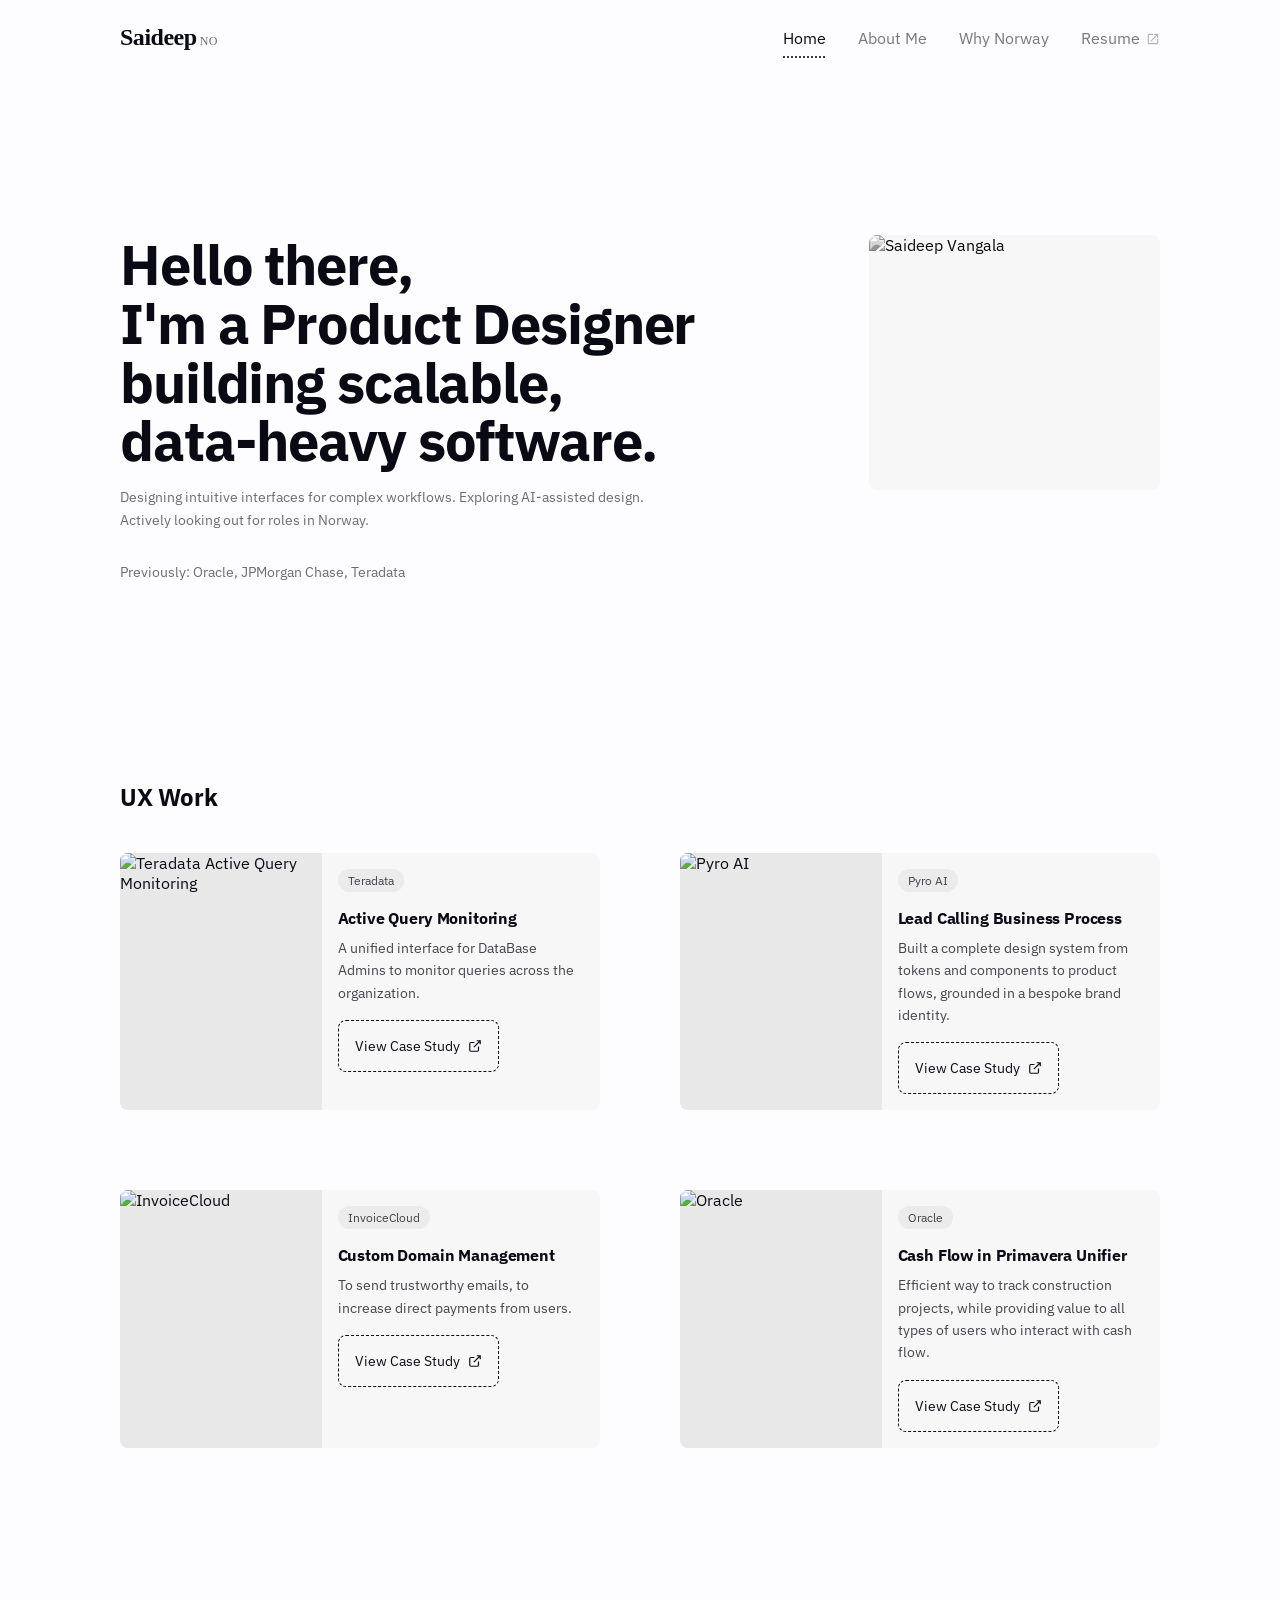
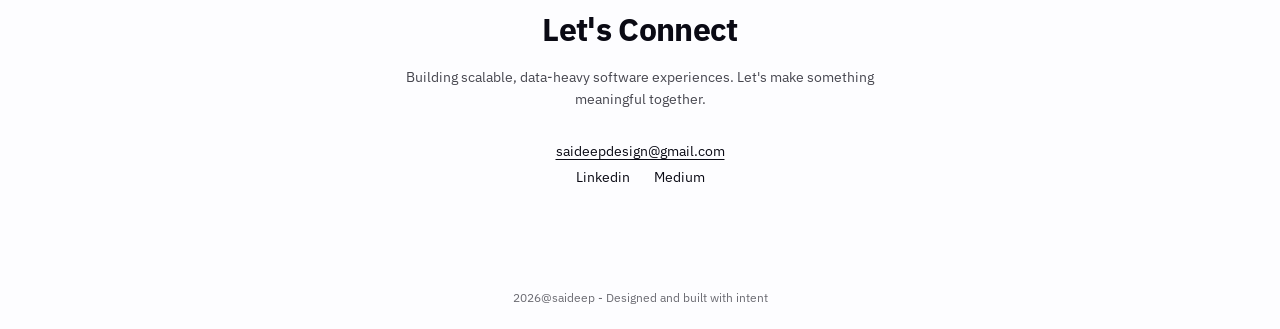
==== index.html @ a5b4ea02 "Disable custom cursor, drop Why Norway gradient hover, bump caption font sizes - cursor.js: add ENAB" ====
<!DOCTYPE html>
<html lang="en">
<head>
  <meta charset="UTF-8" />
  <meta name="viewport" content="width=device-width, initial-scale=1.0" />
  <title>Saideep × Norway</title>
  <meta name="description" content="Saideep Vangala — Senior Product Designer actively relocating to Norway." />
  <link rel="preconnect" href="https://fonts.googleapis.com" />
  <link rel="preconnect" href="https://fonts.gstatic.com" crossorigin />
  <link href="https://fonts.googleapis.com/css2?family=IBM+Plex+Sans:wght@400;500;600;700&display=swap" rel="stylesheet" />
  <link rel="stylesheet" href="portfolio-ds.css" />
  <script src="cursor.js" defer></script>
</head>
<body class="page-home">

  <!-- NAV (desktop) -->
  <nav>
    <a class="nav-logo" href="./index.html">Saideep<span class="logo-suffix">NO</span></a>
    <ul class="nav-links">
      <li><a href="./index.html" class="active">Home</a></li>
      <li><a href="./aboutme.html">About Me</a></li>
      <li><a href="./whynorway.html" class="why-norway">Why Norway</a></li>
      <li><a href="https://drive.google.com/file/d/1HiEhL3yhojKXlpeW-WOKGvESby1ViaPg/view" target="_blank" rel="noopener">Resume <svg xmlns="http://www.w3.org/2000/svg" width="14" height="14" viewBox="0 0 24 24" fill="currentColor" style="vertical-align:middle;margin-left:2px;opacity:0.55"><path d="M19 19H5V5h7V3H5a2 2 0 00-2 2v14a2 2 0 002 2h14a2 2 0 002-2v-7h-2v7zM14 3v2h3.59l-9.83 9.83 1.41 1.41L19 6.41V10h2V3h-7z"/></svg></a></li>
    </ul>
  </nav>

  <!-- NAV (mobile bottom bar) -->
  <nav class="mobile-nav">
    <a href="./index.html" class="active">Home</a>
    <a href="./aboutme.html">About Me</a>
    <a href="./whynorway.html" class="why-norway">Why Norway</a>
    <a href="https://drive.google.com/file/d/1HiEhL3yhojKXlpeW-WOKGvESby1ViaPg/view" target="_blank" rel="noopener">Resume <svg xmlns="http://www.w3.org/2000/svg" width="14" height="14" viewBox="0 0 24 24" fill="currentColor" style="vertical-align:middle;margin-left:2px;opacity:0.55"><path d="M19 19H5V5h7V3H5a2 2 0 00-2 2v14a2 2 0 002 2h14a2 2 0 002-2v-7h-2v7zM14 3v2h3.59l-9.83 9.83 1.41 1.41L19 6.41V10h2V3h-7z"/></svg></a>
  </nav>

  <!-- HERO -->
  <div class="hero">
    <div class="hero-text">
      <h1>Hello there,<br />I'm a Product Designer<br />building scalable,<br />data-heavy software.</h1>
      <p class="hero-sub">Designing intuitive interfaces for complex workflows. Exploring AI-assisted design.<br />Actively looking out for roles in Norway.</p>
      <p class="hero-prev">Previously: Oracle, JPMorgan Chase, Teradata</p>
    </div>
    <div class="hero-photo">
      <img src="images/DP.png" alt="Saideep Vangala" />
    </div>
  </div>

  <!-- UX WORK -->
  <div class="section">
    <h2 class="section-title">UX Work</h2>
    <div class="work-grid">

      <a class="work-card" href="https://www.figma.com/proto/15N6r7ua9zx3kTx4AIGn7R/case-study---Active-Query-Monitoring---AQM?node-id=31-2897&scaling=scale-down-width&content-scaling=fixed&page-id=1%3A10&hide-ui=1" target="_blank" rel="noopener">
        <div class="work-card-image">
          <img src="images/Thumbnail%20-%20AQM.png" alt="Teradata Active Query Monitoring" />
        </div>
        <div class="work-card-content">
          <span class="work-tag">Teradata</span>
          <div class="work-card-body">
            <h3>Active Query Monitoring</h3>
            <p>A unified interface for DataBase Admins to monitor queries across the organization.</p>
          </div>
          <span class="work-btn">View Case Study <svg viewBox="0 0 24 24" fill="none" stroke="currentColor" stroke-width="2"><path d="M18 13v6a2 2 0 01-2 2H5a2 2 0 01-2-2V8a2 2 0 012-2h6M15 3h6v6M10 14L21 3"/></svg></span>
        </div>
      </a>

      <a class="work-card" href="https://www.figma.com/proto/bgmjLXt54IvHeegfUHhZ1A/Case-study---Pyro---Praja-RM-tool?node-id=28-75&scaling=scale-down-width&content-scaling=fixed&page-id=21%3A2" target="_blank" rel="noopener">
        <div class="work-card-image">
          <img src="images/Thumbnail%20-Pyro%20-%20RM.png" alt="Pyro AI" />
        </div>
        <div class="work-card-content">
          <span class="work-tag">Pyro AI</span>
          <div class="work-card-body">
            <h3>Lead Calling Business Process</h3>
            <p>Built a complete design system from tokens and components to product flows, grounded in a bespoke brand identity.</p>
          </div>
          <span class="work-btn">View Case Study <svg viewBox="0 0 24 24" fill="none" stroke="currentColor" stroke-width="2"><path d="M18 13v6a2 2 0 01-2 2H5a2 2 0 01-2-2V8a2 2 0 012-2h6M15 3h6v6M10 14L21 3"/></svg></span>
        </div>
      </a>

      <a class="work-card" href="https://www.figma.com/proto/kyYMKYUiEWqZeBJ1d8bh70/For-bahance?page-id=23%3A17189&node-id=149-2050&scaling=scale-down-width&content-scaling=fixed&hide-ui=1" target="_blank" rel="noopener">
        <div class="work-card-image">
          <img src="images/Thumbnail%20-%20Custom%20email%20domain.png" alt="InvoiceCloud" />
        </div>
        <div class="work-card-content">
          <span class="work-tag">InvoiceCloud</span>
          <div class="work-card-body">
            <h3>Custom Domain Management</h3>
            <p>To send trustworthy emails, to increase direct payments from users.</p>
          </div>
          <span class="work-btn">View Case Study <svg viewBox="0 0 24 24" fill="none" stroke="currentColor" stroke-width="2"><path d="M18 13v6a2 2 0 01-2 2H5a2 2 0 01-2-2V8a2 2 0 012-2h6M15 3h6v6M10 14L21 3"/></svg></span>
        </div>
      </a>

      <a class="work-card" href="https://www.figma.com/proto/kyYMKYUiEWqZeBJ1d8bh70/Portfolio---behance?page-id=0%3A1&node-id=214-20147&scaling=scale-down-width&content-scaling=fixed&hide-ui=1" target="_blank" rel="noopener">
        <div class="work-card-image">
          <img src="images/Thumbnail%20-%20Cash%20Flow.png" alt="Oracle" />
        </div>
        <div class="work-card-content">
          <span class="work-tag">Oracle</span>
          <div class="work-card-body">
            <h3>Cash Flow in Primavera Unifier</h3>
            <p>Efficient way to track construction projects, while providing value to all types of users who interact with cash flow.</p>
          </div>
          <span class="work-btn">View Case Study <svg viewBox="0 0 24 24" fill="none" stroke="currentColor" stroke-width="2"><path d="M18 13v6a2 2 0 01-2 2H5a2 2 0 01-2-2V8a2 2 0 012-2h6M15 3h6v6M10 14L21 3"/></svg></span>
        </div>
      </a>

    </div>
  </div>

  <!-- CONNECT -->
  <div class="connect">
    <h2>Let's Connect</h2>
    <p class="connect-sub">Building scalable, data-heavy software experiences. Let's make something meaningful together.</p>
    <div class="connect-links">
      <a href="mailto:saideepdesign@gmail.com">saideepdesign@gmail.com</a>
      <div class="connect-social">
        <a href="https://www.linkedin.com/in/saideep-vangala/" target="_blank" rel="noopener">Linkedin</a>
        <a href="https://medium.com/@saideepdesign" target="_blank" rel="noopener">Medium</a>
      </div>
    </div>
  </div>

  <footer>2026@saideep - Designed and built with intent</footer>

</body>
</html>
---- portfolio-ds.css ----
/* ==========================================================================
   PORTFOLIO-DS — Saideep × Norway design system
   One shared stylesheet for index.html, aboutme.html, whynorway.html.

   Structure:
   1. TOKENS     — primitives, then semantic tokens built on top of them
   2. BASE       — reset + global element defaults
   3. ATOMS      — smallest reusable pieces (logo, nav link, button, tag, icon sizing, progress bar)
   4. MOLECULES  — page-specific composite components (cards), grouped by the page they belong to
   5. TEMPLATES  — page-level containers. A few values (section-title size, .page gap, .connect
                   container) genuinely differ per page, so those are scoped under body.page-home /
                   body.page-about / body.page-why rather than forced into one shared value.
   6. RESPONSIVE — breakpoints: ≤960px (tablet), ≤600px (mobile)

   Each HTML page needs exactly one line in <head>:
     <link rel="stylesheet" href="portfolio-ds.css" />
   and a page-identifying class on <body>: page-home / page-about / page-why.
   ========================================================================== */


/* ── 1. TOKENS ─────────────────────────────────────────────────────────── */

:root {
  /* Primitives — raw values, not referenced directly outside this block */
  --color-white:    #FFFFFF;
  --color-gray-25:  #FDFDFF;
  --color-gray-50:  #F7F7F7;
  --color-gray-75:  #F0F4FF;
  --color-gray-100: #EBEBEB;
  --color-gray-150: #E8E8E8;
  --color-gray-200: #DDDDDD;
  --color-ink:      #0A0A14;
  --color-ink-rgb:  10, 10, 20;
  --color-black:    #000000;
  --color-red-500:  #E42F28; /* Norway flag red — decorative accent only */
  --color-blue-600: #205FAF; /* Norway flag blue — decorative accent only */

  --font-sans:  'IBM Plex Sans', sans-serif;
  --font-serif: Georgia, serif;

  --font-size-11: 11px; --font-size-12: 12px; --font-size-13: 13px; --font-size-14: 14px;
  --font-size-15: 15px; --font-size-16: 16px; --font-size-24: 24px; --font-size-28: 28px;
  --font-size-30: 30px; --font-size-32: 32px; --font-size-36: 36px; --font-size-40: 40px;
  --font-size-48: 48px; --font-size-56: 56px;

  --font-weight-regular: 400; --font-weight-medium: 500;
  --font-weight-semibold: 600; --font-weight-bold: 700;

  --line-height-tight: 1.05; --line-height-snug: 1.3; --line-height-normal: 1.5;
  --line-height-relaxed: 1.6; --line-height-loose: 1.7;

  --tracking-tight: -0.02em; --tracking-snug: -0.01em;
  --tracking-wide: 0.03em; --tracking-wider: 0.08em;

  /* Spacing — 8px base unit. --space-half is the one sanctioned exception
     for micro adjustments (icon gaps); never use it between cards/sections. */
  --space-half: 4px; --space-1: 8px; --space-2: 16px; --space-3: 24px;
  --space-4: 32px; --space-5: 40px; --space-6: 48px; --space-7: 56px;
  --space-8: 64px; --space-9: 72px; --space-10: 80px; --space-11: 96px;
  --space-12: 120px; --space-13: 160px;

  --radius-sm: 4px; --radius-md: 8px; --radius-full: 999px;
  --ease-standard: 0.15s ease; --ease-standard-md: 0.2s ease;

  /* Semantic — components should consume these, not the primitives above */
  --color-bg-canvas:              var(--color-gray-25);
  --color-bg-surface:              var(--color-gray-75);
  --color-bg-card:                var(--color-gray-50);
  --color-bg-tag:                 var(--color-gray-100);
  --color-bg-image-placeholder:   var(--color-gray-150);
  --color-bg-image-placeholder-2: var(--color-gray-200);
  --color-bg-overlay-scrim:       rgba(0, 0, 0, 0.3);
  --color-bg-overlay-scrim-hover: rgba(0, 0, 0, 0.45);
  --color-bg-hover-wash:          rgba(var(--color-ink-rgb), 0.04);
  --color-bg-track:               rgba(var(--color-ink-rgb), 0.12);

  /* Text — contrast ratios measured against --color-bg-canvas (#FDFDFF) */
  --color-text-primary:   var(--color-ink);                 /* 19.4:1 — AAA */
  --color-text-secondary: rgba(var(--color-ink-rgb), 0.75); /* 9.1:1  — AAA */
  --color-text-tertiary:  rgba(var(--color-ink-rgb), 0.6);  /* 5.2:1  — AA  */
  --color-text-on-dark:   var(--color-white);
  /* NOTE: components below still use 0.55 alpha in a couple of spots to match
     today's live rendering exactly (mobile-nav inactive state, resume-icon
     opacity). That measures ~4.36:1, just under AA's 4.5:1 floor for normal
     text. --color-text-tertiary above is the corrected token (~5.2:1) — adopt
     it the next time those specific rules get touched. */

  --color-border: var(--color-gray-150);
  --color-brand-red:  var(--color-red-500);
  --color-brand-blue: var(--color-blue-600);

  --space-page-margin:        var(--space-12);
  --space-page-margin-tablet: var(--space-5);
  --space-page-margin-mobile: var(--space-3);
  --space-section-gap:        var(--space-10);
  --space-card-padding-lg:    var(--space-4);
  --space-card-padding-md:    var(--space-2);
  --space-card-gap-roomy:     var(--space-10);
  --space-card-gap-cozy:      var(--space-6);
  --space-card-gap-tight:     var(--space-4);

  --radius-card: var(--radius-md);
  --radius-pill: var(--radius-full);
}


/* ── 2. BASE ───────────────────────────────────────────────────────────── */

*, *::before, *::after { box-sizing: border-box; margin: 0; padding: 0; }

body {
  font-family: var(--font-sans);
  background: var(--color-bg-canvas);
  color: var(--color-text-primary);
  -webkit-font-smoothing: antialiased;
}

a { text-decoration: none; color: inherit; }


/* ── 3. ATOMS ──────────────────────────────────────────────────────────── */

/* Logo / wordmark */
.nav-logo {
  font-size: var(--font-size-24);
  font-weight: var(--font-weight-bold);
  color: var(--color-text-primary);
  letter-spacing: var(--tracking-tight);
  display: flex;
  align-items: baseline;
  gap: 3px; /* micro, intentionally off-grid */
  font-family: var(--font-serif);
}

.nav-logo .logo-suffix {
  font-size: var(--font-size-12);
  font-weight: var(--font-weight-regular);
  opacity: 0.6;
  letter-spacing: var(--tracking-wide);
}

/* Desktop nav bar + nav links (identical on every page) */
nav {
  display: flex;
  align-items: center;
  justify-content: space-between;
  padding: var(--space-3) var(--space-page-margin);
  max-width: 1440px;
  margin: 0 auto;
}

.nav-links {
  display: flex;
  align-items: center;
  gap: var(--space-4);
  list-style: none;
}

.nav-links a {
  font-size: var(--font-size-16);
  font-weight: var(--font-weight-regular);
  color: var(--color-text-primary);
  opacity: 0.55;
  text-decoration: none;
  transition: opacity var(--ease-standard);
}

.nav-links a.active {
  opacity: 1;
  text-decoration: underline;
  text-decoration-style: dotted;
  text-underline-offset: 13px;
  text-decoration-color: var(--color-text-primary);
}

.nav-links a:hover:not(.active) {
  opacity: 1;
  text-decoration: underline;
  text-decoration-style: dotted;
  text-underline-offset: 13px;
  text-decoration-color: var(--color-text-primary);
}

/* External-link icon (used inline next to "Resume" in both nav variants) */
.icon-external-link { opacity: 0.55; vertical-align: middle; margin-left: 2px; }

/* Pill tag — work-tag is the only background-filled pill in the system */
.work-tag {
  font-size: var(--font-size-12);
  font-weight: var(--font-weight-regular);
  color: var(--color-text-secondary);
  background: var(--color-bg-tag);
  padding: var(--space-half) 10px;
  border-radius: var(--radius-pill);
  display: inline-block;
}

/* Outline button — "View Case Study →" */
.work-btn {
  display: inline-flex;
  align-items: center;
  gap: var(--space-1);
  padding: var(--space-2);
  border: 1px dashed var(--color-text-primary);
  border-radius: var(--radius-card);
  font-size: var(--font-size-14);
  font-weight: var(--font-weight-regular);
  color: var(--color-text-primary);
  background: transparent;
  cursor: pointer;
  transition: background var(--ease-standard);
  text-decoration: none;
}

.work-btn:hover { background: var(--color-bg-hover-wash); }
.work-btn svg { width: 14px; height: 14px; flex-shrink: 0; }

/* Play button — overlays a video thumbnail */
.play-btn {
  position: absolute;
  inset: 0;
  display: flex;
  align-items: center;
  justify-content: center;
  background: var(--color-bg-overlay-scrim);
  transition: background var(--ease-standard-md);
}

.play-btn:hover { background: var(--color-bg-overlay-scrim-hover); }
.play-btn svg { width: 48px; height: 48px; fill: var(--color-text-on-dark); opacity: 0.9; }

/* Progress bar — language proficiency indicator */
.lang-bar-wrap { margin-top: var(--space-half); }

.lang-bar {
  height: 4px;
  background: var(--color-bg-track);
  border-radius: var(--radius-pill);
  overflow: hidden;
}

.lang-bar-fill {
  height: 100%;
  background: var(--color-text-primary);
  border-radius: var(--radius-pill);
}

.lang-label { font-size: var(--font-size-13); color: var(--color-text-tertiary); margin-top: 6px; }

/* Mobile bottom nav bar (identical on every page once standardized —
   index.html previously had a stray flex-column rule here with no icons
   to justify it; removed for consistency, no visual change) */
.mobile-nav {
  display: none;
  position: fixed;
  bottom: 0; left: 0; right: 0;
  z-index: 100;
  background: var(--color-bg-canvas);
  border-top: 1px solid var(--color-border);
  padding: 12px 0 env(safe-area-inset-bottom, 12px);
  justify-content: space-around;
  align-items: center;
}

.mobile-nav a {
  font-size: var(--font-size-12);
  font-weight: var(--font-weight-regular);
  color: var(--color-text-primary);
  text-decoration: none;
}

.mobile-nav a.active {
  text-decoration: underline;
  text-decoration-style: solid;
  text-underline-offset: 3px;
}

/* Connect block — inner elements (shared verbatim across all 3 pages;
   the outer container is scoped per page in §5 TEMPLATES) */
.connect h2 { font-size: var(--font-size-32); font-weight: var(--font-weight-bold); letter-spacing: var(--tracking-tight); }

.connect-sub {
  font-size: var(--font-size-14);
  color: var(--color-text-secondary);
  line-height: var(--line-height-relaxed);
  max-width: 520px;
  margin-top: -16px; /* micro, intentionally off-grid: pulls sub-line closer to heading */
}

.connect-links { display: flex; flex-direction: column; align-items: center; gap: var(--space-1); }

.connect-links a {
  font-size: var(--font-size-14);
  color: var(--color-text-primary);
  text-decoration: underline;
  text-underline-offset: 3px;
}

.connect-social { display: flex; gap: var(--space-3); }
.connect-social a { font-size: var(--font-size-14); color: var(--color-text-primary); text-decoration: none; }

/* Footer (identical on every page) */
footer {
  text-align: center;
  padding: var(--space-3) var(--space-page-margin);
  font-size: var(--font-size-12);
  color: var(--color-text-tertiary);
}


/* ── 4. MOLECULES ──────────────────────────────────────────────────────── */

/* — Home: hero — */
.hero {
  max-width: 1440px;
  margin: 0 auto;
  padding: var(--space-13) var(--space-page-margin) var(--space-12);
  display: flex;
  flex-direction: row;
  align-items: flex-start;
  justify-content: space-between;
  gap: 10px; /* micro, intentionally off-grid */
}

.hero-text { flex: 1; }

.hero h1 {
  font-size: var(--font-size-56);
  font-weight: var(--font-weight-bold);
  line-height: var(--line-height-tight);
  letter-spacing: var(--tracking-tight);
  margin-bottom: var(--space-2);
}

.hero-sub { font-size: var(--font-size-14); color: var(--color-text-tertiary); line-height: var(--line-height-relaxed); }
.hero-prev { font-size: var(--font-size-14); color: var(--color-text-tertiary); margin-top: var(--space-4); }
.hero-prev-companies { color: var(--color-text-primary); font-weight: var(--font-weight-semibold); }

.hero-photo {
  width: 28%;
  flex-shrink: 0;
  border-radius: var(--radius-card);
  overflow: hidden;
  background: var(--color-bg-card);
  aspect-ratio: 4/3.5;
}

.hero-photo img {
  width: 100%; height: 100%;
  object-fit: cover;
  object-position: top center;
  filter: grayscale(100%);
  display: block;
}

/* — Home: work cards — */
.work-grid { display: grid; grid-template-columns: 1fr 1fr; gap: var(--space-card-gap-roomy); }

.work-card {
  background: var(--color-bg-card);
  border-radius: var(--radius-card);
  overflow: hidden;
  display: flex;
  flex-direction: row;
  cursor: pointer;
  transition: opacity var(--ease-standard-md);
}

.work-card:hover { opacity: 0.85; }

.work-card-image { width: 42%; flex-shrink: 0; overflow: hidden; background: var(--color-bg-image-placeholder); }
.work-card-image img { width: 100%; height: 100%; object-fit: cover; display: block; }

.work-card-content {
  flex: 1;
  padding: var(--space-card-padding-md);
  display: flex;
  flex-direction: column;
  gap: var(--space-2);
  align-items: flex-start;
}

.work-card-body { display: flex; flex-direction: column; gap: var(--space-1); }
.work-card-body h3 { font-size: var(--font-size-16); font-weight: var(--font-weight-bold); line-height: var(--line-height-snug); letter-spacing: var(--tracking-snug); color: var(--color-text-primary); }
.work-card-body p { font-size: var(--font-size-14); color: var(--color-text-secondary); line-height: var(--line-height-relaxed); }

/* — Home: "why norway" preview cards — */
.why-grid { display: grid; grid-template-columns: 1fr 1fr; gap: var(--space-card-gap-tight); }
.why-card { background: var(--color-bg-card); border-radius: var(--radius-card); padding: var(--space-card-padding-lg); }
.why-card.full { grid-column: 1 / -1; }
.why-card .icon { font-size: var(--font-size-24); margin-bottom: var(--space-2); }
.why-card h3 { font-size: var(--font-size-16); font-weight: var(--font-weight-bold); line-height: var(--line-height-snug); margin-bottom: 10px; letter-spacing: var(--tracking-snug); }
.why-card p { font-size: var(--font-size-14); color: var(--color-text-secondary); line-height: var(--line-height-loose); }

/* — Home: journey cards — */
.journey-grid { display: grid; grid-template-columns: repeat(3, 1fr); gap: var(--space-card-gap-tight); }
.journey-card { background: var(--color-bg-card); border-radius: var(--radius-card); overflow: hidden; }
.journey-card-img { width: 100%; aspect-ratio: 16/9; object-fit: cover; display: block; background: var(--color-bg-image-placeholder-2); }
.journey-card-body { padding: var(--space-2); display: flex; flex-direction: column; gap: 6px; }
.journey-tag { font-size: var(--font-size-12); font-weight: var(--font-weight-semibold); color: var(--color-text-tertiary); text-transform: uppercase; letter-spacing: var(--tracking-wider); }
.journey-card-body h3 { font-size: var(--font-size-15); font-weight: var(--font-weight-bold); line-height: var(--line-height-snug); color: var(--color-text-primary); }
.journey-card-body p { font-size: var(--font-size-14); color: var(--color-text-secondary); line-height: var(--line-height-relaxed); }

/* — About: teaching — */
.teaching-grid { display: grid; grid-template-columns: 1fr 1fr; gap: var(--space-card-gap-cozy); }
.teaching-item { display: flex; flex-direction: column; gap: var(--space-1); }

.video-wrap { position: relative; border-radius: var(--radius-card); overflow: hidden; background: var(--color-black); aspect-ratio: 16/9; }
.video-wrap video { width: 100%; height: 100%; object-fit: cover; display: block; }

.designerrs-wrap {
  border-radius: var(--radius-card);
  overflow: hidden;
  background: var(--color-white);
  border: 1px solid var(--color-border);
  aspect-ratio: 16/9;
  display: flex;
  align-items: center;
  justify-content: center;
  padding: var(--space-4);
}
.designerrs-wrap img { max-width: 70%; max-height: 70%; object-fit: contain; }

.item-label { font-size: var(--font-size-14); color: var(--color-text-secondary); line-height: var(--line-height-normal); }

/* — About: reading — */
.reading-section { background: var(--color-bg-canvas); padding: var(--space-4) 0; }
.reading-grid { display: grid; grid-template-columns: 1fr 1fr; gap: var(--space-card-gap-cozy); }
.book-item { display: flex; flex-direction: column; gap: var(--space-1); }
.book-cover { border-radius: var(--radius-card); overflow: hidden; background: var(--color-bg-card); aspect-ratio: 3/4; max-height: 280px; }
.book-cover img { width: 100%; height: 100%; object-fit: cover; display: block; }
.book-tag { font-size: var(--font-size-13); color: var(--color-text-tertiary); }
.book-title { font-size: var(--font-size-14); font-weight: var(--font-weight-medium); color: var(--color-text-primary); }

/* — About: hobbies — */
.hobbies-grid { display: grid; grid-template-columns: 1fr 1fr; gap: var(--space-card-gap-cozy); }
.hobby-item { display: flex; flex-direction: column; gap: var(--space-1); }
.hobby-img { border-radius: var(--radius-card); overflow: hidden; background: var(--color-bg-card); aspect-ratio: 4/3; max-height: 220px; padding: var(--space-2); }
.hobby-img img { width: 100%; height: 100%; object-fit: cover; display: block; border-radius: var(--radius-sm); }
.hobby-tag { font-size: var(--font-size-15); color: var(--color-text-tertiary); }
.hobby-title { font-size: var(--font-size-16); font-weight: var(--font-weight-medium); color: var(--color-text-primary); }

/* — Why Norway: hero — */
.hero-block { display: flex; flex-direction: column; gap: var(--space-2); }
.hero-block h1 { font-size: var(--font-size-48); font-weight: var(--font-weight-bold); line-height: var(--line-height-tight); letter-spacing: var(--tracking-tight); max-width: 720px; }
.hero-block p { font-size: var(--font-size-16); color: var(--color-text-secondary); line-height: var(--line-height-loose); max-width: 620px; }

/* — Why Norway: reason cards — */
.reason-grid { display: grid; grid-template-columns: 1fr 1fr; gap: var(--space-card-gap-tight); }
.reason-card { background: var(--color-bg-card); border-radius: var(--radius-card); padding: var(--space-card-padding-lg); display: flex; flex-direction: column; gap: 12px; }
.reason-card.full { grid-column: 1 / -1; }
.reason-card .icon { font-size: var(--font-size-24); }
.reason-card h3 { font-size: var(--font-size-16); font-weight: var(--font-weight-bold); line-height: var(--line-height-snug); letter-spacing: var(--tracking-snug); }
.reason-card p { font-size: var(--font-size-14); color: var(--color-text-secondary); line-height: var(--line-height-loose); }

/* — Why Norway: stat row — */
.stat-row { display: grid; grid-template-columns: repeat(3, 1fr); gap: var(--space-card-gap-tight); }
.stat-card { background: var(--color-bg-card); border-radius: var(--radius-card); padding: var(--space-card-padding-lg); display: flex; flex-direction: column; gap: var(--space-1); }
.stat-number { font-size: var(--font-size-36); font-weight: var(--font-weight-bold); letter-spacing: -0.03em; }
.stat-label { font-size: var(--font-size-14); color: var(--color-text-secondary); line-height: var(--line-height-normal); }

/* — Why Norway: culture grid — */
.culture-grid { display: grid; grid-template-columns: repeat(3, 1fr); gap: var(--space-card-gap-tight); }
.culture-card { background: var(--color-bg-card); border-radius: var(--radius-card); overflow: hidden; }
.culture-img { width: 100%; aspect-ratio: 16/9; object-fit: cover; display: block; background: var(--color-bg-image-placeholder-2); }
.culture-body { padding: var(--space-2); display: flex; flex-direction: column; gap: 6px; }
.culture-tag { font-size: var(--font-size-12); font-weight: var(--font-weight-semibold); color: var(--color-text-tertiary); text-transform: uppercase; letter-spacing: var(--tracking-wider); }
.culture-body h3 { font-size: var(--font-size-15); font-weight: var(--font-weight-bold); line-height: var(--line-height-snug); }
.culture-body p { font-size: var(--font-size-14); color: var(--color-text-secondary); line-height: var(--line-height-relaxed); }


/* ── 5. TEMPLATES ──────────────────────────────────────────────────────── */

/* Home: per-section container (no single .page wrapper on this page) */
body.page-home .section { max-width: 1440px; margin: 0 auto; padding: var(--space-10) var(--space-page-margin); }
body.page-home .section-title { font-size: var(--font-size-24); font-weight: var(--font-weight-bold); letter-spacing: var(--tracking-snug); margin-bottom: var(--space-5); }
body.page-home .connect { max-width: 1440px; margin: 0 auto; padding: var(--space-10) var(--space-page-margin); text-align: center; display: flex; flex-direction: column; align-items: center; gap: var(--space-4); }

/* About: single flex-column .page wrapper */
body.page-about .page { max-width: 1440px; margin: 0 auto; padding: var(--space-10) var(--space-page-margin); display: flex; flex-direction: column; gap: var(--space-10); }
body.page-about .section-title { font-size: var(--font-size-24); font-weight: var(--font-weight-bold); letter-spacing: var(--tracking-snug); margin-bottom: var(--space-3); }
body.page-about .connect { text-align: center; display: flex; flex-direction: column; align-items: center; gap: var(--space-4); padding-bottom: 0; }

/* Why Norway: same .page pattern as About, but roomier vertical rhythm and a larger section title */
body.page-why .page { max-width: 1440px; margin: 0 auto; padding: var(--space-10) var(--space-page-margin); display: flex; flex-direction: column; gap: var(--space-13); }
body.page-why .section-title { font-size: var(--font-size-28); font-weight: var(--font-weight-bold); letter-spacing: var(--tracking-snug); margin-bottom: var(--space-3); }
body.page-why .connect { text-align: center; display: flex; flex-direction: column; align-items: center; gap: var(--space-4); padding-bottom: 0; }


/* ── 6. RESPONSIVE ─────────────────────────────────────────────────────── */

@media (max-width: 960px) {
  nav { padding: var(--space-5) var(--space-page-margin-tablet); }
  footer { padding: var(--space-3) var(--space-page-margin-tablet); }

  body.page-home .hero { padding: var(--space-9) var(--space-page-margin-tablet) var(--space-6); }
  body.page-home .hero h1 { font-size: var(--font-size-40); }
  body.page-home .hero-photo { width: 36%; }
  body.page-home .section { padding: var(--space-6) var(--space-page-margin-tablet); }
  body.page-home .work-grid { grid-template-columns: 1fr; gap: var(--space-3); }
  body.page-home .why-grid { grid-template-columns: 1fr; }
  body.page-home .why-card.full { grid-column: 1; }
  body.page-home .journey-grid { grid-template-columns: 1fr 1fr; }
  body.page-home .connect { padding: var(--space-6) var(--space-page-margin-tablet); }

  body.page-about .page,
  body.page-why .page { padding: var(--space-6) var(--space-page-margin-tablet); gap: var(--space-6); }
  body.page-about .teaching-grid { grid-template-columns: 1fr; }
  body.page-about .reading-grid { grid-template-columns: 1fr 1fr; }
  body.page-about .hobbies-grid { grid-template-columns: 1fr 1fr; }

  body.page-why .hero-block h1 { font-size: var(--font-size-36); }
  body.page-why .reason-grid { grid-template-columns: 1fr; }
  body.page-why .reason-card.full { grid-column: 1; }
  body.page-why .stat-row { grid-template-columns: 1fr 1fr; }
  body.page-why .culture-grid { grid-template-columns: 1fr 1fr; }
}

@media (max-width: 600px) {
  nav { display: none; }
  .mobile-nav { display: flex; }
  body { padding-bottom: var(--space-9); }
  footer { padding: var(--space-2) var(--space-page-margin-mobile); }

  body.page-home .hero { padding: var(--space-5) var(--space-page-margin-mobile) var(--space-4); flex-direction: column-reverse; }
  body.page-home .hero-photo { width: 100%; aspect-ratio: 16/9; }
  body.page-home .hero h1 { font-size: var(--font-size-30); }
  body.page-home .section { padding: var(--space-5) var(--space-page-margin-mobile); }
  body.page-home .work-card { flex-direction: column; }
  body.page-home .work-card-image { width: 100%; height: 180px; }
  body.page-home .journey-grid { grid-template-columns: 1fr; }
  body.page-home .connect { padding: var(--space-5) var(--space-page-margin-mobile); }

  body.page-about .page,
  body.page-why .page { padding: var(--space-5) var(--space-page-margin-mobile); gap: var(--space-6); }
  body.page-about .reading-grid { grid-template-columns: 1fr; }
  body.page-about .hobbies-grid { grid-template-columns: 1fr; }

  body.page-why .hero-block h1 { font-size: var(--font-size-28); }
  body.page-why .stat-row { grid-template-columns: 1fr; }
  body.page-why .culture-grid { grid-template-columns: 1fr; }
}

@media (min-width: 601px) {
  .mobile-nav { display: none; }
}


/* ── 7. CUSTOM CURSOR ──────────────────────────────────────────────────── */
/* Only the country flag on .why-norway hover. Native cursor everywhere else. */

.cursor-flag {
  position: fixed;
  top: 0; left: 0;
  pointer-events: none;
  z-index: 9999;
  opacity: 0;
  transition: opacity var(--ease-standard);
  filter: drop-shadow(0 1px 3px rgba(var(--color-ink-rgb), 0.3));
}

html.cursor-flag-active .cursor-flag { opacity: 1; }
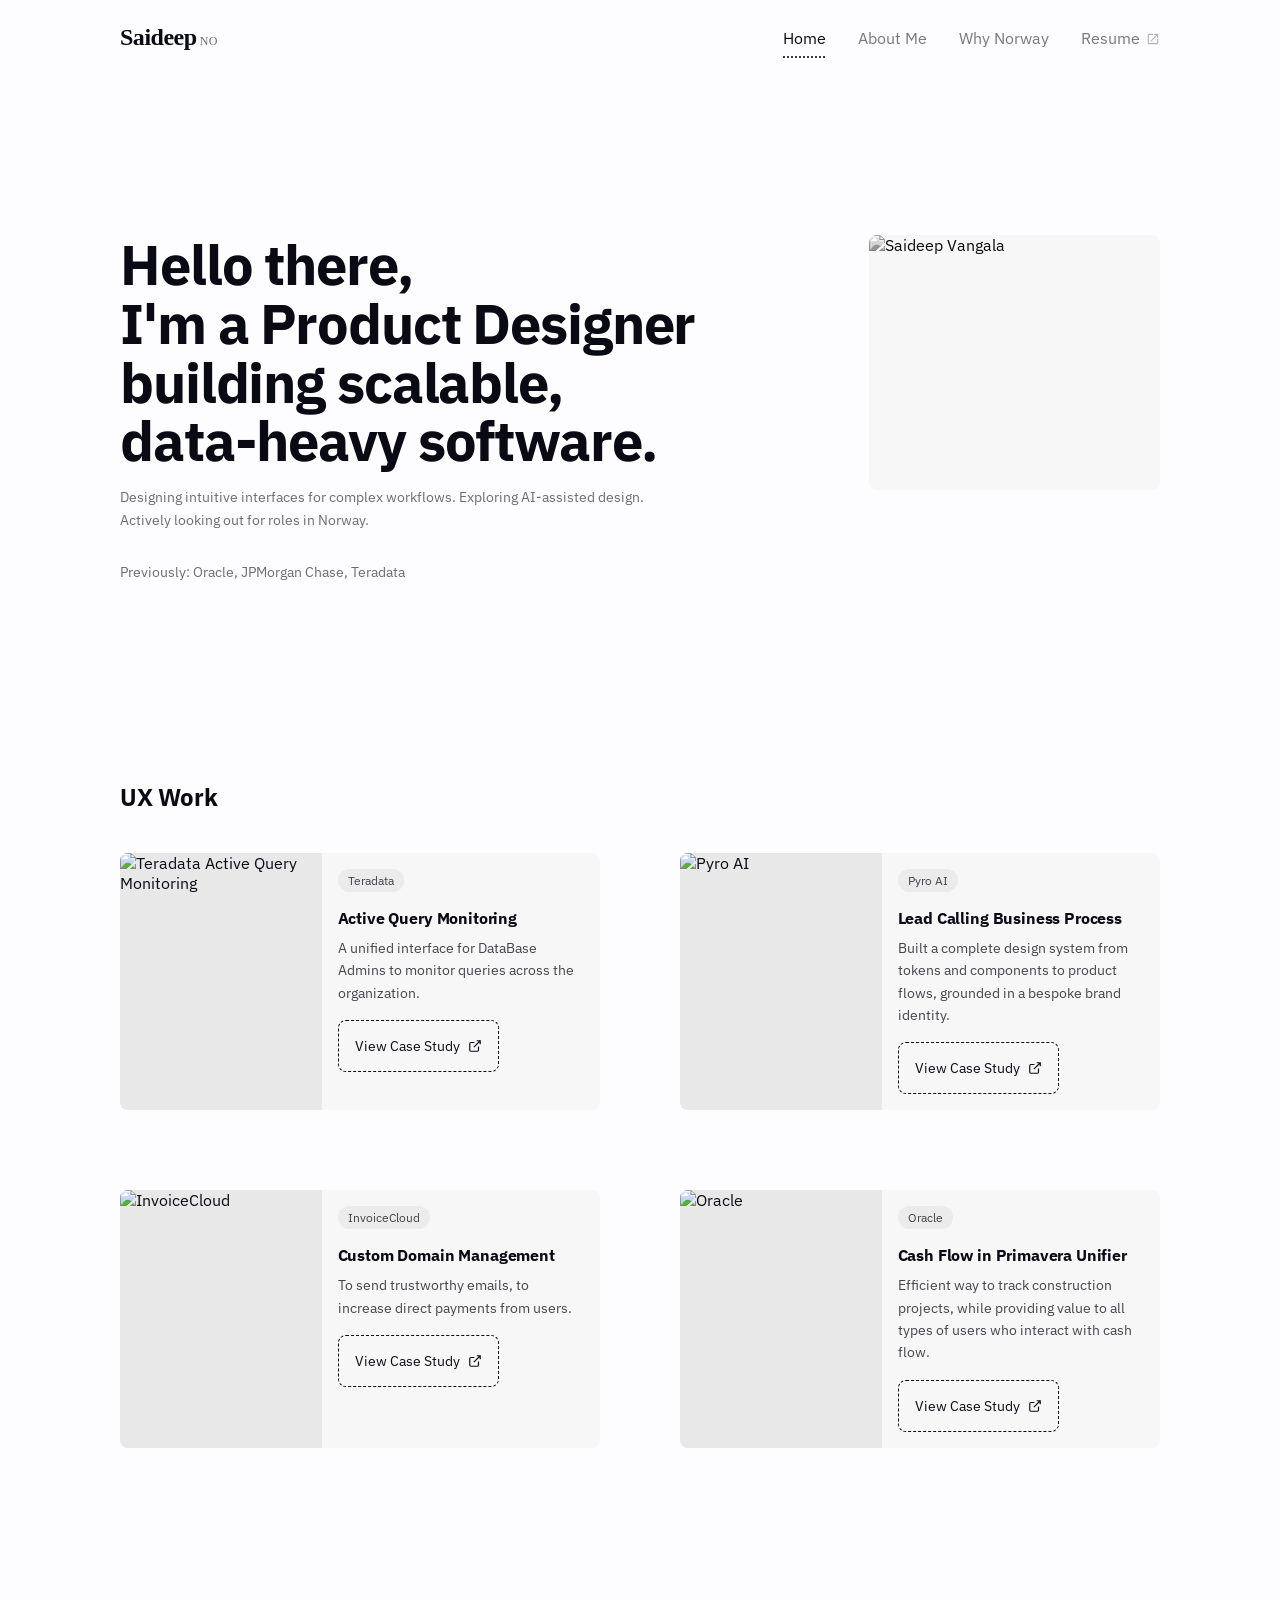
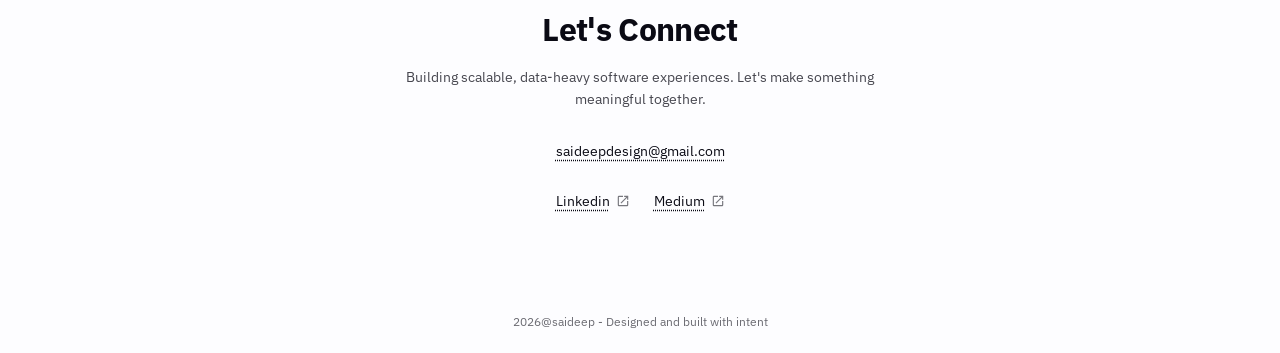
==== commit 8de5abaf: "Match Connect section link styling to Indian site design system Add dotted underline and external-li" ====
--- a/index.html
+++ b/index.html
@@ -26,10 +26,10 @@
 
   <!-- NAV (mobile bottom bar) -->
   <nav class="mobile-nav">
-    <a href="./index.html" class="active">Home</a>
-    <a href="./aboutme.html">About Me</a>
-    <a href="./whynorway.html" class="why-norway">Why Norway</a>
-    <a href="https://drive.google.com/file/d/1HiEhL3yhojKXlpeW-WOKGvESby1ViaPg/view" target="_blank" rel="noopener">Resume <svg xmlns="http://www.w3.org/2000/svg" width="14" height="14" viewBox="0 0 24 24" fill="currentColor" style="vertical-align:middle;margin-left:2px;opacity:0.55"><path d="M19 19H5V5h7V3H5a2 2 0 00-2 2v14a2 2 0 002 2h14a2 2 0 002-2v-7h-2v7zM14 3v2h3.59l-9.83 9.83 1.41 1.41L19 6.41V10h2V3h-7z"/></svg></a>
+    <a href="./index.html" class="active"><span class="mobile-nav-label">Home</span></a>
+    <a href="./aboutme.html"><span class="mobile-nav-label">About Me</span></a>
+    <a href="./whynorway.html" class="why-norway"><span class="mobile-nav-label">Why Norway</span></a>
+    <a href="https://drive.google.com/file/d/1HiEhL3yhojKXlpeW-WOKGvESby1ViaPg/view" target="_blank" rel="noopener"><span class="mobile-nav-label">Resume <svg xmlns="http://www.w3.org/2000/svg" width="14" height="14" viewBox="0 0 24 24" fill="currentColor" class="icon-external-link"><path d="M19 19H5V5h7V3H5a2 2 0 00-2 2v14a2 2 0 002 2h14a2 2 0 002-2v-7h-2v7zM14 3v2h3.59l-9.83 9.83 1.41 1.41L19 6.41V10h2V3h-7z"/></svg></span></a>
   </nav>
 
   <!-- HERO -->
@@ -115,8 +115,8 @@
     <div class="connect-links">
       <a href="mailto:saideepdesign@gmail.com">saideepdesign@gmail.com</a>
       <div class="connect-social">
-        <a href="https://www.linkedin.com/in/saideep-vangala/" target="_blank" rel="noopener">Linkedin</a>
-        <a href="https://medium.com/@saideepdesign" target="_blank" rel="noopener">Medium</a>
+        <a href="https://www.linkedin.com/in/saideep-vangala/" target="_blank" rel="noopener">Linkedin <svg xmlns="http://www.w3.org/2000/svg" width="14" height="14" viewBox="0 0 24 24" fill="currentColor" class="icon-external-link"><path d="M19 19H5V5h7V3H5a2 2 0 00-2 2v14a2 2 0 002 2h14a2 2 0 002-2v-7h-2v7zM14 3v2h3.59l-9.83 9.83 1.41 1.41L19 6.41V10h2V3h-7z"/></svg></a>
+        <a href="https://medium.com/@saideepdesign" target="_blank" rel="noopener">Medium <svg xmlns="http://www.w3.org/2000/svg" width="14" height="14" viewBox="0 0 24 24" fill="currentColor" class="icon-external-link"><path d="M19 19H5V5h7V3H5a2 2 0 00-2 2v14a2 2 0 002 2h14a2 2 0 002-2v-7h-2v7zM14 3v2h3.59l-9.83 9.83 1.41 1.41L19 6.41V10h2V3h-7z"/></svg></a>
       </div>
     </div>
   </div>
--- a/portfolio-ds.css
+++ b/portfolio-ds.css
@@ -181,8 +181,9 @@
   text-decoration-color: var(--color-text-primary);
 }
 
-/* External-link icon (used inline next to "Resume" in both nav variants) */
-.icon-external-link { opacity: 0.55; vertical-align: middle; margin-left: 2px; }
+/* External-link icon (used inline next to "Resume" in nav, and social links in Connect) */
+.icon-external-link { opacity: 0.55; vertical-align: middle; margin-left: 2px; transition: opacity var(--ease-standard); }
+a:hover .icon-external-link { opacity: 1; }
 
 /* Pill tag — work-tag is the only background-filled pill in the system */
 .work-tag {
@@ -247,32 +248,49 @@
 
 .lang-label { font-size: var(--font-size-13); color: var(--color-text-tertiary); margin-top: 6px; }
 
-/* Mobile bottom nav bar (identical on every page once standardized —
-   index.html previously had a stray flex-column rule here with no icons
-   to justify it; removed for consistency, no visual change) */
+/* Mobile bottom nav bar (identical on every page) */
 .mobile-nav {
   display: none;
   position: fixed;
   bottom: 0; left: 0; right: 0;
   z-index: 100;
   background: var(--color-bg-canvas);
-  border-top: 1px solid var(--color-border);
-  padding: 12px 0 env(safe-area-inset-bottom, 12px);
-  justify-content: space-around;
-  align-items: center;
+  box-shadow: 0 -2px 8px rgba(0, 0, 0, 0.06);
+  padding: 0 0 env(safe-area-inset-bottom, 0px) 0;
+  align-items: stretch;
 }
 
 .mobile-nav a {
-  font-size: var(--font-size-12);
+  flex: 1;
+  display: flex;
+  justify-content: center;
+  min-height: 44px;
+  padding: 0 12px;
+  font-size: var(--font-size-14);
   font-weight: var(--font-weight-regular);
   color: var(--color-text-primary);
   text-decoration: none;
 }
 
+/* Shrink-wraps to the label's own text/icon width, and stretches to the
+   full tab height (via the parent's default align-items: stretch) so the
+   active indicator below can size and position itself off this box alone. */
+.mobile-nav-label {
+  position: relative;
+  display: inline-flex;
+  align-items: center;
+  gap: 6px;
+}
+
 .mobile-nav a.active {
-  text-decoration: underline;
-  text-decoration-style: solid;
-  text-underline-offset: 3px;
+  font-weight: var(--font-weight-medium);
+}
+
+.mobile-nav a.active .mobile-nav-label::before {
+  content: '';
+  position: absolute;
+  top: 0; left: 0; right: 0;
+  border-top: 2px dotted var(--color-text-primary);
 }
 
 /* Connect block — inner elements (shared verbatim across all 3 pages;
@@ -287,17 +305,28 @@
   margin-top: -16px; /* micro, intentionally off-grid: pulls sub-line closer to heading */
 }
 
-.connect-links { display: flex; flex-direction: column; align-items: center; gap: var(--space-1); }
+.connect-links { display: flex; flex-direction: column; align-items: center; gap: var(--space-4); }
 
 .connect-links a {
   font-size: var(--font-size-14);
   color: var(--color-text-primary);
   text-decoration: underline;
+  text-decoration-style: dotted;
   text-underline-offset: 3px;
 }
 
 .connect-social { display: flex; gap: var(--space-3); }
-.connect-social a { font-size: var(--font-size-14); color: var(--color-text-primary); text-decoration: none; }
+.connect-social a {
+  display: inline-flex;
+  align-items: center;
+  gap: 4px;
+  font-size: var(--font-size-14);
+  color: var(--color-text-primary);
+  text-decoration: underline;
+  text-decoration-style: dotted;
+  text-underline-offset: 3px;
+  text-decoration-color: var(--color-text-primary);
+}
 
 /* Footer (identical on every page) */
 footer {
@@ -519,7 +548,7 @@
 @media (max-width: 600px) {
   nav { display: none; }
   .mobile-nav { display: flex; }
-  body { padding-bottom: var(--space-9); }
+  body { padding-bottom: calc(44px + env(safe-area-inset-bottom, 0px)); }
   footer { padding: var(--space-2) var(--space-page-margin-mobile); }
 
   body.page-home .hero { padding: var(--space-5) var(--space-page-margin-mobile) var(--space-4); flex-direction: column-reverse; }
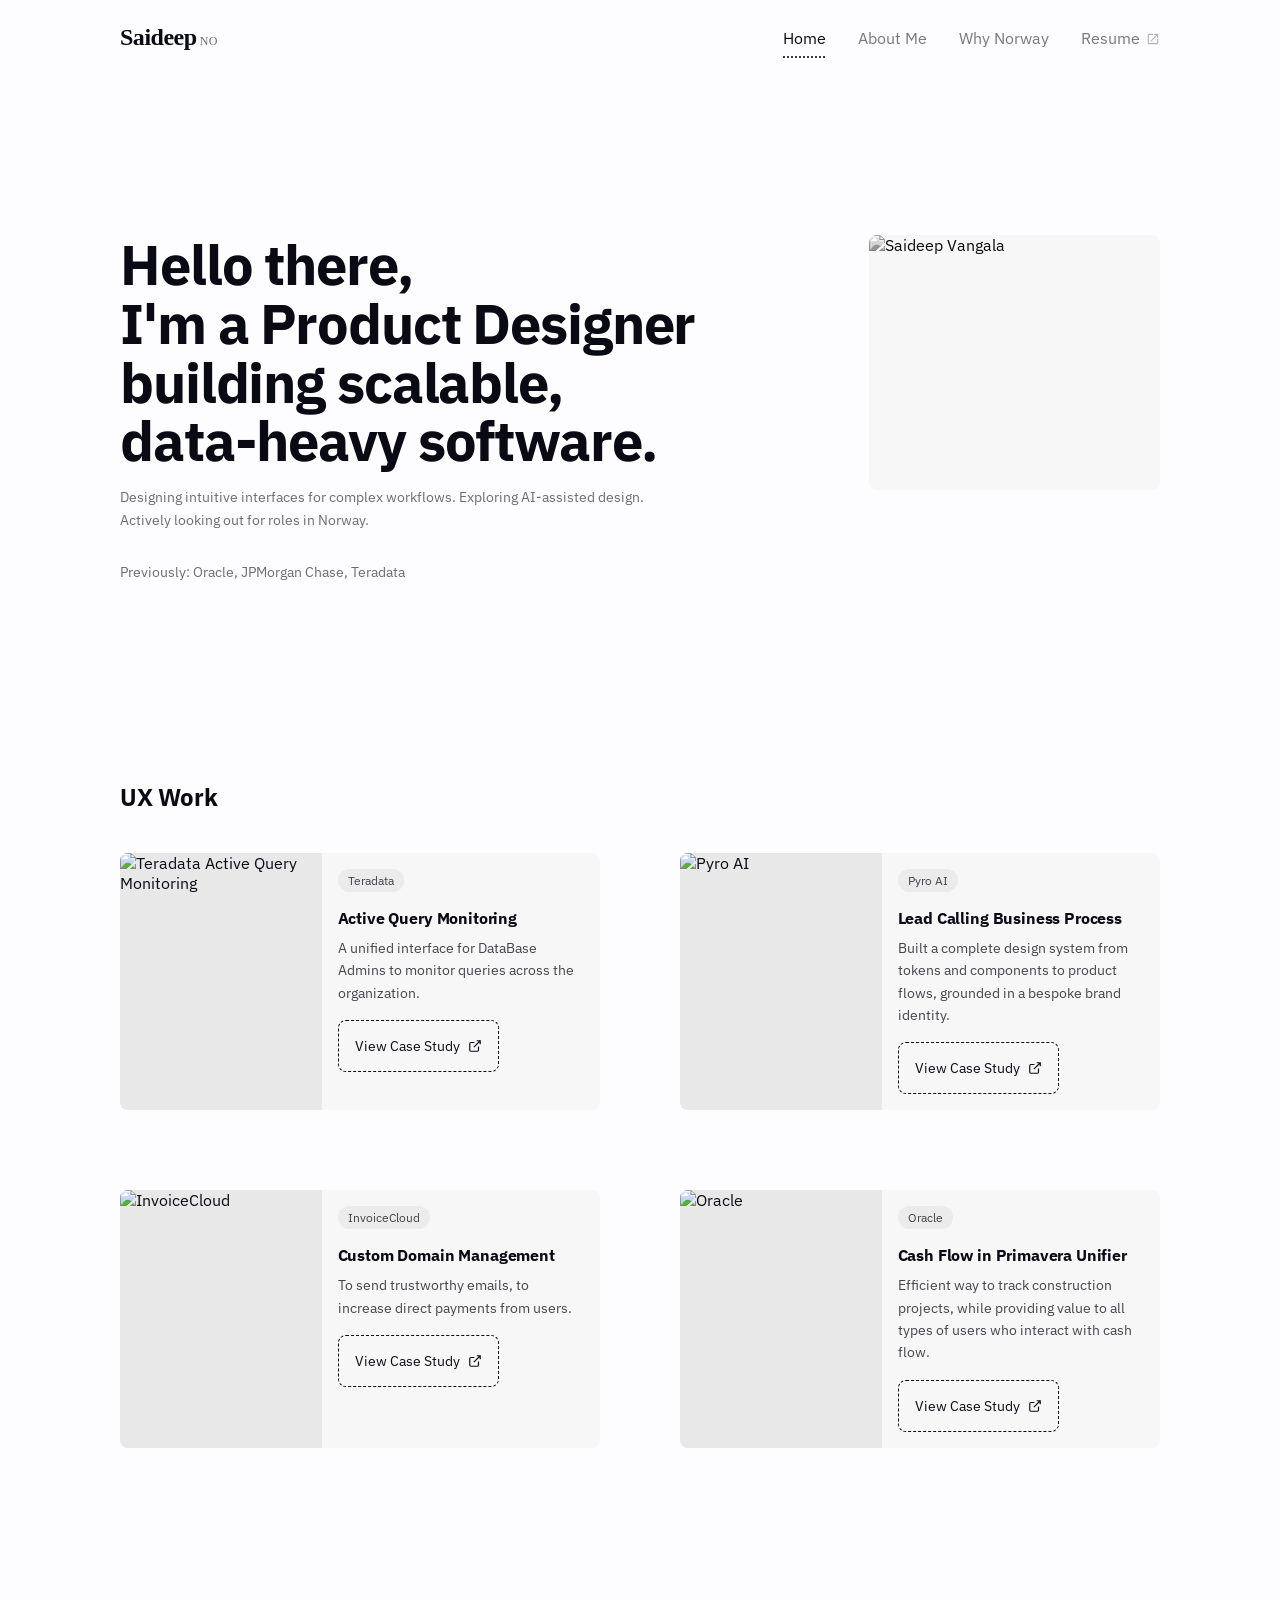
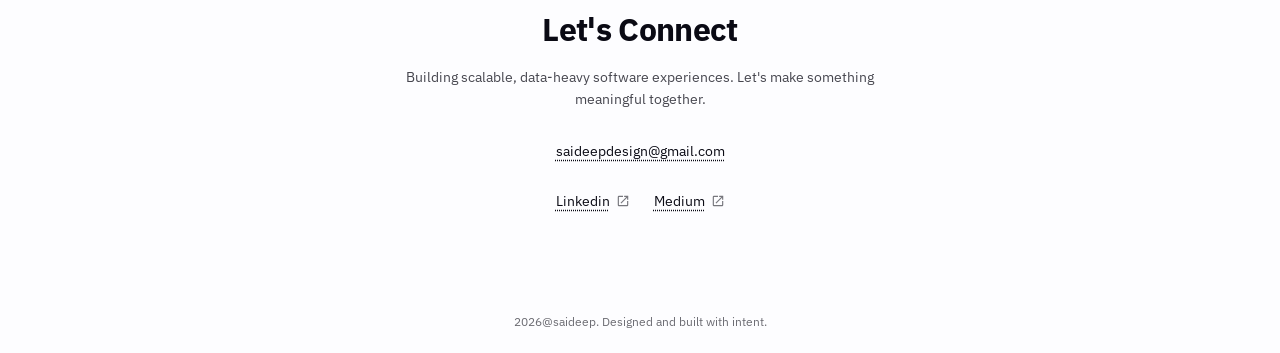
==== commit 9fbaaf98: "Remove all em/en-dashes from site copy Rewrote every sentence, title, meta description, stat label, " ====
--- a/index.html
+++ b/index.html
@@ -4,7 +4,7 @@
   <meta charset="UTF-8" />
   <meta name="viewport" content="width=device-width, initial-scale=1.0" />
   <title>Saideep × Norway</title>
-  <meta name="description" content="Saideep Vangala — Senior Product Designer actively relocating to Norway." />
+  <meta name="description" content="Saideep Vangala, Senior Product Designer actively relocating to Norway." />
   <link rel="preconnect" href="https://fonts.googleapis.com" />
   <link rel="preconnect" href="https://fonts.gstatic.com" crossorigin />
   <link href="https://fonts.googleapis.com/css2?family=IBM+Plex+Sans:wght@400;500;600;700&display=swap" rel="stylesheet" />
@@ -20,7 +20,7 @@
       <li><a href="./index.html" class="active">Home</a></li>
       <li><a href="./aboutme.html">About Me</a></li>
       <li><a href="./whynorway.html" class="why-norway">Why Norway</a></li>
-      <li><a href="https://drive.google.com/file/d/1HiEhL3yhojKXlpeW-WOKGvESby1ViaPg/view" target="_blank" rel="noopener">Resume <svg xmlns="http://www.w3.org/2000/svg" width="14" height="14" viewBox="0 0 24 24" fill="currentColor" style="vertical-align:middle;margin-left:2px;opacity:0.55"><path d="M19 19H5V5h7V3H5a2 2 0 00-2 2v14a2 2 0 002 2h14a2 2 0 002-2v-7h-2v7zM14 3v2h3.59l-9.83 9.83 1.41 1.41L19 6.41V10h2V3h-7z"/></svg></a></li>
+      <li><a href="./Saideep_Vangala_NO.pdf" target="_blank" rel="noopener">Resume <svg xmlns="http://www.w3.org/2000/svg" width="14" height="14" viewBox="0 0 24 24" fill="currentColor" style="vertical-align:middle;margin-left:2px;opacity:0.55"><path d="M19 19H5V5h7V3H5a2 2 0 00-2 2v14a2 2 0 002 2h14a2 2 0 002-2v-7h-2v7zM14 3v2h3.59l-9.83 9.83 1.41 1.41L19 6.41V10h2V3h-7z"/></svg></a></li>
     </ul>
   </nav>
 
@@ -29,7 +29,7 @@
     <a href="./index.html" class="active"><span class="mobile-nav-label">Home</span></a>
     <a href="./aboutme.html"><span class="mobile-nav-label">About Me</span></a>
     <a href="./whynorway.html" class="why-norway"><span class="mobile-nav-label">Why Norway</span></a>
-    <a href="https://drive.google.com/file/d/1HiEhL3yhojKXlpeW-WOKGvESby1ViaPg/view" target="_blank" rel="noopener"><span class="mobile-nav-label">Resume <svg xmlns="http://www.w3.org/2000/svg" width="14" height="14" viewBox="0 0 24 24" fill="currentColor" class="icon-external-link"><path d="M19 19H5V5h7V3H5a2 2 0 00-2 2v14a2 2 0 002 2h14a2 2 0 002-2v-7h-2v7zM14 3v2h3.59l-9.83 9.83 1.41 1.41L19 6.41V10h2V3h-7z"/></svg></span></a>
+    <a href="./Saideep_Vangala_NO.pdf" target="_blank" rel="noopener"><span class="mobile-nav-label">Resume <svg xmlns="http://www.w3.org/2000/svg" width="14" height="14" viewBox="0 0 24 24" fill="currentColor" class="icon-external-link"><path d="M19 19H5V5h7V3H5a2 2 0 00-2 2v14a2 2 0 002 2h14a2 2 0 002-2v-7h-2v7zM14 3v2h3.59l-9.83 9.83 1.41 1.41L19 6.41V10h2V3h-7z"/></svg></span></a>
   </nav>
 
   <!-- HERO -->
@@ -121,7 +121,7 @@
     </div>
   </div>
 
-  <footer>2026@saideep - Designed and built with intent</footer>
+  <footer>2026@saideep. Designed and built with intent.</footer>
 
 </body>
 </html>
--- a/portfolio-ds.css
+++ b/portfolio-ds.css
@@ -265,8 +265,8 @@
   display: flex;
   justify-content: center;
   min-height: 44px;
-  padding: 0 12px;
-  font-size: var(--font-size-14);
+  padding: 0 6px;
+  font-size: var(--font-size-12);
   font-weight: var(--font-weight-regular);
   color: var(--color-text-primary);
   text-decoration: none;
@@ -274,12 +274,16 @@
 
 /* Shrink-wraps to the label's own text/icon width, and stretches to the
    full tab height (via the parent's default align-items: stretch) so the
-   active indicator below can size and position itself off this box alone. */
+   active indicator below can size and position itself off this box alone.
+   nowrap + the smaller font/padding above (vs. the Indian site's 3-tab bar)
+   are needed because this bar carries a 4th tab ("Why Norway") — without
+   them that label wraps to two lines and throws off the whole row's height. */
 .mobile-nav-label {
   position: relative;
   display: inline-flex;
   align-items: center;
   gap: 6px;
+  white-space: nowrap;
 }
 
 .mobile-nav a.active {
@@ -303,6 +307,16 @@
   line-height: var(--line-height-relaxed);
   max-width: 520px;
   margin-top: -16px; /* micro, intentionally off-grid: pulls sub-line closer to heading */
+}
+
+/* Section subtitle — one-line descriptive text under a .section-title */
+.section-sub {
+  font-size: var(--font-size-14);
+  color: var(--color-text-secondary);
+  line-height: var(--line-height-relaxed);
+  max-width: 640px;
+  margin-top: -12px;
+  margin-bottom: var(--space-3);
 }
 
 .connect-links { display: flex; flex-direction: column; align-items: center; gap: var(--space-4); }
@@ -470,9 +484,10 @@
 .hobby-title { font-size: var(--font-size-16); font-weight: var(--font-weight-medium); color: var(--color-text-primary); }
 
 /* — Why Norway: hero — */
-.hero-block { display: flex; flex-direction: column; gap: var(--space-2); }
-.hero-block h1 { font-size: var(--font-size-48); font-weight: var(--font-weight-bold); line-height: var(--line-height-tight); letter-spacing: var(--tracking-tight); max-width: 720px; }
-.hero-block p { font-size: var(--font-size-16); color: var(--color-text-secondary); line-height: var(--line-height-loose); max-width: 620px; }
+.hero-block { display: flex; flex-direction: row; align-items: flex-start; justify-content: space-between; gap: var(--space-6); }
+.hero-block h1 { font-size: var(--font-size-48); font-weight: var(--font-weight-bold); line-height: 1.15; letter-spacing: var(--tracking-tight); max-width: 560px; flex-shrink: 0; }
+.hero-block-copy { display: flex; flex-direction: column; gap: var(--space-4); padding-top: var(--space-1); }
+.hero-block p { font-size: var(--font-size-16); color: var(--color-text-secondary); line-height: var(--line-height-loose); max-width: 480px; }
 
 /* — Why Norway: reason cards — */
 .reason-grid { display: grid; grid-template-columns: 1fr 1fr; gap: var(--space-card-gap-tight); }
@@ -508,12 +523,12 @@
 /* About: single flex-column .page wrapper */
 body.page-about .page { max-width: 1440px; margin: 0 auto; padding: var(--space-10) var(--space-page-margin); display: flex; flex-direction: column; gap: var(--space-10); }
 body.page-about .section-title { font-size: var(--font-size-24); font-weight: var(--font-weight-bold); letter-spacing: var(--tracking-snug); margin-bottom: var(--space-3); }
-body.page-about .connect { text-align: center; display: flex; flex-direction: column; align-items: center; gap: var(--space-4); padding-bottom: 0; }
+body.page-about .connect { text-align: center; display: flex; flex-direction: column; align-items: center; gap: var(--space-4); padding-bottom: 0; margin-top: var(--space-3); }
 
 /* Why Norway: same .page pattern as About, but roomier vertical rhythm and a larger section title */
 body.page-why .page { max-width: 1440px; margin: 0 auto; padding: var(--space-10) var(--space-page-margin); display: flex; flex-direction: column; gap: var(--space-13); }
 body.page-why .section-title { font-size: var(--font-size-28); font-weight: var(--font-weight-bold); letter-spacing: var(--tracking-snug); margin-bottom: var(--space-3); }
-body.page-why .connect { text-align: center; display: flex; flex-direction: column; align-items: center; gap: var(--space-4); padding-bottom: 0; }
+body.page-why .connect { text-align: center; display: flex; flex-direction: column; align-items: center; gap: var(--space-4); padding-bottom: 0; margin-top: var(--space-3); }
 
 
 /* ── 6. RESPONSIVE ─────────────────────────────────────────────────────── */
@@ -538,6 +553,9 @@
   body.page-about .reading-grid { grid-template-columns: 1fr 1fr; }
   body.page-about .hobbies-grid { grid-template-columns: 1fr 1fr; }
 
+  .hero-block { flex-direction: column; gap: var(--space-3); }
+  .hero-block h1 { max-width: none; }
+  .hero-block-copy { padding-top: 0; }
   body.page-why .hero-block h1 { font-size: var(--font-size-36); }
   body.page-why .reason-grid { grid-template-columns: 1fr; }
   body.page-why .reason-card.full { grid-column: 1; }
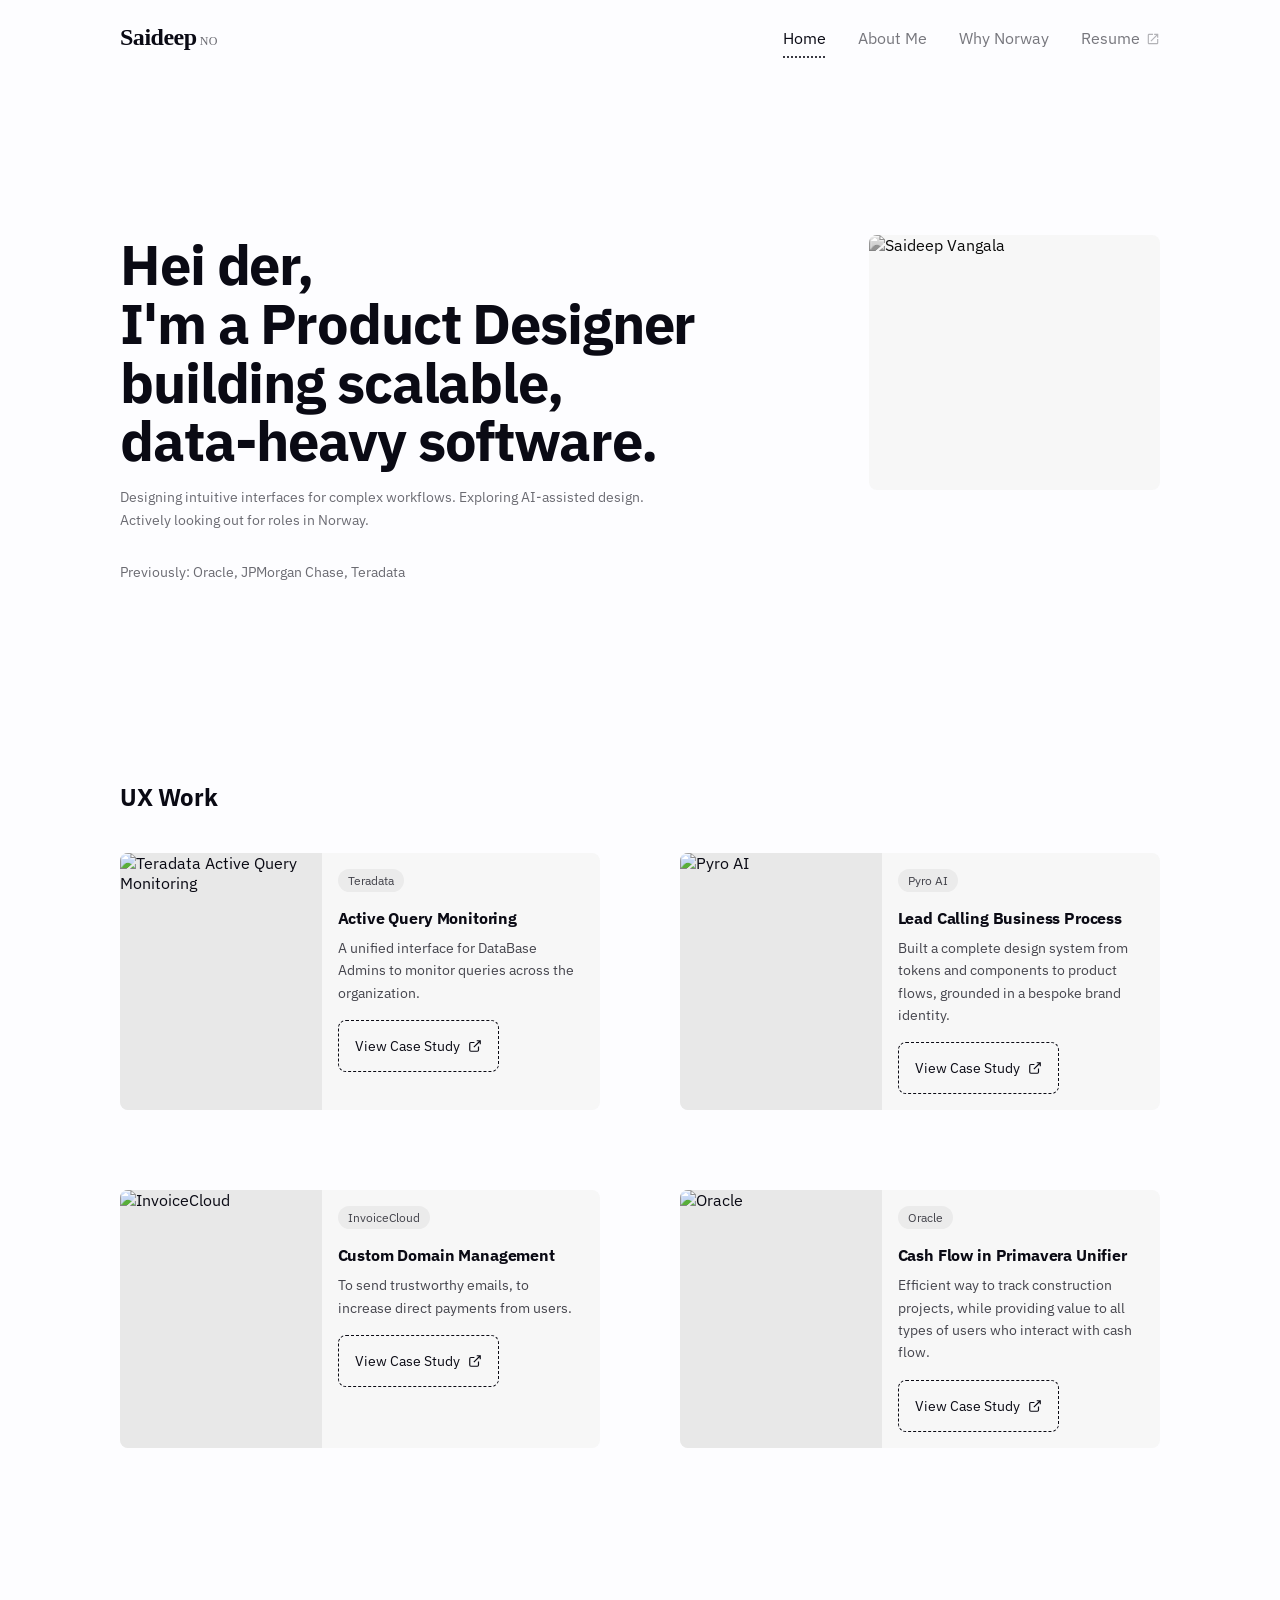
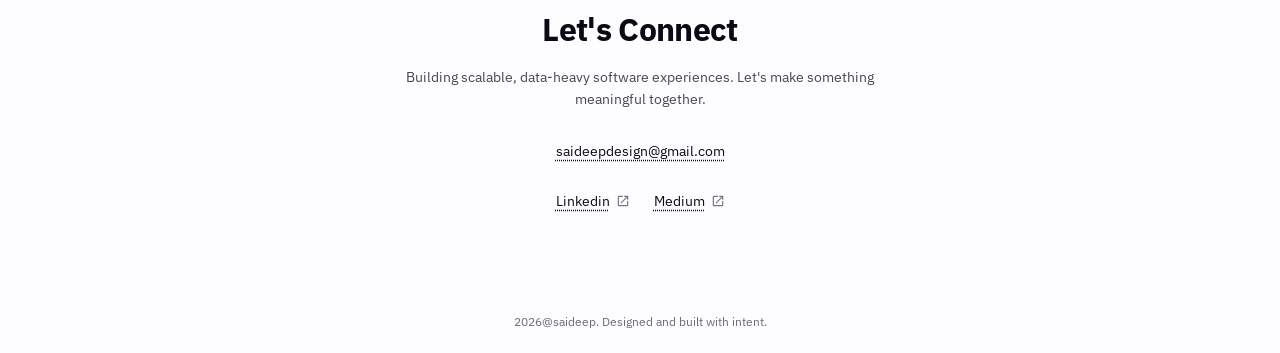
==== commit 12cc0d82: "Replace home hero greeting with Norwegian: Hei der," ====
--- a/index.html
+++ b/index.html
@@ -35,12 +35,12 @@
   <!-- HERO -->
   <div class="hero">
     <div class="hero-text">
-      <h1>Hello there,<br />I'm a Product Designer<br />building scalable,<br />data-heavy software.</h1>
+      <h1>Hei der,<br />I'm a Product Designer<br />building scalable,<br />data-heavy software.</h1>
       <p class="hero-sub">Designing intuitive interfaces for complex workflows. Exploring AI-assisted design.<br />Actively looking out for roles in Norway.</p>
       <p class="hero-prev">Previously: Oracle, JPMorgan Chase, Teradata</p>
     </div>
     <div class="hero-photo">
-      <img src="images/DP.png" alt="Saideep Vangala" />
+      <img src="https://saideepv.github.io/Coomon-portfolios-design-system/assets/Common%20Images/DP.png" alt="Saideep Vangala" />
     </div>
   </div>
 
@@ -51,7 +51,7 @@
 
       <a class="work-card" href="https://www.figma.com/proto/15N6r7ua9zx3kTx4AIGn7R/case-study---Active-Query-Monitoring---AQM?node-id=31-2897&scaling=scale-down-width&content-scaling=fixed&page-id=1%3A10&hide-ui=1" target="_blank" rel="noopener">
         <div class="work-card-image">
-          <img src="images/Thumbnail%20-%20AQM.png" alt="Teradata Active Query Monitoring" />
+          <img src="https://saideepv.github.io/Coomon-portfolios-design-system/assets/Common%20Images/Thumbnail%20-%20AQM.png" alt="Teradata Active Query Monitoring" />
         </div>
         <div class="work-card-content">
           <span class="work-tag">Teradata</span>
@@ -65,7 +65,7 @@
 
       <a class="work-card" href="https://www.figma.com/proto/bgmjLXt54IvHeegfUHhZ1A/Case-study---Pyro---Praja-RM-tool?node-id=28-75&scaling=scale-down-width&content-scaling=fixed&page-id=21%3A2" target="_blank" rel="noopener">
         <div class="work-card-image">
-          <img src="images/Thumbnail%20-Pyro%20-%20RM.png" alt="Pyro AI" />
+          <img src="https://saideepv.github.io/Coomon-portfolios-design-system/assets/Common%20Images/Thumbnail%20-Pyro%20-%20RM.png" alt="Pyro AI" />
         </div>
         <div class="work-card-content">
           <span class="work-tag">Pyro AI</span>
@@ -79,7 +79,7 @@
 
       <a class="work-card" href="https://www.figma.com/proto/kyYMKYUiEWqZeBJ1d8bh70/For-bahance?page-id=23%3A17189&node-id=149-2050&scaling=scale-down-width&content-scaling=fixed&hide-ui=1" target="_blank" rel="noopener">
         <div class="work-card-image">
-          <img src="images/Thumbnail%20-%20Custom%20email%20domain.png" alt="InvoiceCloud" />
+          <img src="https://saideepv.github.io/Coomon-portfolios-design-system/assets/Common%20Images/Thumbnail%20-%20Custom%20email%20domain.png" alt="InvoiceCloud" />
         </div>
         <div class="work-card-content">
           <span class="work-tag">InvoiceCloud</span>
@@ -93,7 +93,7 @@
 
       <a class="work-card" href="https://www.figma.com/proto/kyYMKYUiEWqZeBJ1d8bh70/Portfolio---behance?page-id=0%3A1&node-id=214-20147&scaling=scale-down-width&content-scaling=fixed&hide-ui=1" target="_blank" rel="noopener">
         <div class="work-card-image">
-          <img src="images/Thumbnail%20-%20Cash%20Flow.png" alt="Oracle" />
+          <img src="https://saideepv.github.io/Coomon-portfolios-design-system/assets/Common%20Images/Thumbnail%20-%20Cash%20Flow.png" alt="Oracle" />
         </div>
         <div class="work-card-content">
           <span class="work-tag">Oracle</span>
--- a/portfolio-ds.css
+++ b/portfolio-ds.css
@@ -46,8 +46,8 @@
   --font-weight-regular: 400; --font-weight-medium: 500;
   --font-weight-semibold: 600; --font-weight-bold: 700;
 
-  --line-height-tight: 1.05; --line-height-snug: 1.3; --line-height-normal: 1.5;
-  --line-height-relaxed: 1.6; --line-height-loose: 1.7;
+  --line-height-tight: 1.05; --line-height-tight-plus: 1.15; --line-height-snug: 1.3;
+  --line-height-normal: 1.5; --line-height-relaxed: 1.6; --line-height-loose: 1.7;
 
   --tracking-tight: -0.02em; --tracking-snug: -0.01em;
   --tracking-wide: 0.03em; --tracking-wider: 0.08em;
@@ -119,6 +119,16 @@
 
 
 /* ── 3. ATOMS ──────────────────────────────────────────────────────────── */
+
+/* Reusable heading style: 48px / bold — large page headlines (e.g. the
+   Why Norway hero). Apply directly on the heading element; pair with a
+   layout-only rule (max-width, flex-shrink, etc.) scoped to its container. */
+.heading-48-bold {
+  font-size: var(--font-size-48);
+  font-weight: var(--font-weight-bold);
+  line-height: var(--line-height-tight-plus);
+  letter-spacing: var(--tracking-tight);
+}
 
 /* Logo / wordmark */
 .nav-logo {
@@ -230,23 +240,33 @@
 .play-btn:hover { background: var(--color-bg-overlay-scrim-hover); }
 .play-btn svg { width: 48px; height: 48px; fill: var(--color-text-on-dark); opacity: 0.9; }
 
-/* Progress bar — language proficiency indicator */
-.lang-bar-wrap { margin-top: var(--space-half); }
-
-.lang-bar {
-  height: 4px;
-  background: var(--color-bg-track);
-  border-radius: var(--radius-pill);
-  overflow: hidden;
-}
-
-.lang-bar-fill {
-  height: 100%;
-  background: var(--color-text-primary);
-  border-radius: var(--radius-pill);
-}
-
-.lang-label { font-size: var(--font-size-13); color: var(--color-text-tertiary); margin-top: 6px; }
+/* Step progress — language proficiency indicator: 0 -> A1 (done, solid)
+   -> A2 (in progress, diagonal-hatch), with step labels under each boundary. */
+.lang-progress { margin-top: var(--space-2); }
+
+.lang-progress-track { display: flex; gap: 4px; height: 8px; }
+
+.lang-progress-segment { flex: 1; border-radius: var(--radius-pill); }
+
+.lang-progress-segment--done { background: var(--color-text-primary); }
+
+.lang-progress-segment--active {
+  background-color: var(--color-bg-track);
+  background-image: repeating-linear-gradient(45deg, var(--color-text-primary) 0 3px, transparent 3px 8px);
+}
+
+.lang-progress-steps {
+  display: flex;
+  justify-content: space-between;
+  margin-top: 6px;
+  font-size: var(--font-size-12);
+  font-weight: var(--font-weight-semibold);
+  color: var(--color-text-tertiary);
+}
+
+.lang-progress-steps .lang-progress-current { color: var(--color-text-primary); }
+
+.lang-label { font-size: var(--font-size-13); color: var(--color-text-tertiary); margin-top: var(--space-2); }
 
 /* Mobile bottom nav bar (identical on every page) */
 .mobile-nav {
@@ -354,6 +374,11 @@
 /* ── 4. MOLECULES ──────────────────────────────────────────────────────── */
 
 /* — Home: hero — */
+@keyframes hero-entrance {
+  from { opacity: 0.5; transform: translateY(20px); }
+  to   { opacity: 1; transform: translateY(0); }
+}
+
 .hero {
   max-width: 1440px;
   margin: 0 auto;
@@ -363,6 +388,7 @@
   align-items: flex-start;
   justify-content: space-between;
   gap: 10px; /* micro, intentionally off-grid */
+  animation: hero-entrance 0.6s ease-out both;
 }
 
 .hero-text { flex: 1; }
@@ -445,17 +471,17 @@
 .journey-card-body p { font-size: var(--font-size-14); color: var(--color-text-secondary); line-height: var(--line-height-relaxed); }
 
 /* — About: teaching — */
+/* Each item is one unified card (bg + radius + overflow:hidden on the
+   outer wrapper) so the image and its caption read as a single piece,
+   matching the culture-card pattern on the Why Norway page. */
 .teaching-grid { display: grid; grid-template-columns: 1fr 1fr; gap: var(--space-card-gap-cozy); }
-.teaching-item { display: flex; flex-direction: column; gap: var(--space-1); }
-
-.video-wrap { position: relative; border-radius: var(--radius-card); overflow: hidden; background: var(--color-black); aspect-ratio: 16/9; }
+.teaching-item { background: var(--color-bg-card); border-radius: var(--radius-card); overflow: hidden; }
+
+.video-wrap { position: relative; display: block; background: var(--color-black); aspect-ratio: 16/9; }
 .video-wrap video { width: 100%; height: 100%; object-fit: cover; display: block; }
 
 .designerrs-wrap {
-  border-radius: var(--radius-card);
-  overflow: hidden;
   background: var(--color-white);
-  border: 1px solid var(--color-border);
   aspect-ratio: 16/9;
   display: flex;
   align-items: center;
@@ -464,38 +490,65 @@
 }
 .designerrs-wrap img { max-width: 70%; max-height: 70%; object-fit: contain; }
 
+.teaching-body { padding: var(--space-2); }
 .item-label { font-size: var(--font-size-14); color: var(--color-text-secondary); line-height: var(--line-height-normal); }
 
 /* — About: reading — */
 .reading-section { background: var(--color-bg-canvas); padding: var(--space-4) 0; }
 .reading-grid { display: grid; grid-template-columns: 1fr 1fr; gap: var(--space-card-gap-cozy); }
-.book-item { display: flex; flex-direction: column; gap: var(--space-1); }
-.book-cover { border-radius: var(--radius-card); overflow: hidden; background: var(--color-bg-card); aspect-ratio: 3/4; max-height: 280px; }
+.book-item { background: var(--color-bg-card); border-radius: var(--radius-card); overflow: hidden; }
+.book-cover { aspect-ratio: 3/4; max-height: 280px; background: var(--color-bg-image-placeholder-2); }
 .book-cover img { width: 100%; height: 100%; object-fit: cover; display: block; }
+.book-body { padding: var(--space-2); display: flex; flex-direction: column; gap: 6px; }
 .book-tag { font-size: var(--font-size-13); color: var(--color-text-tertiary); }
 .book-title { font-size: var(--font-size-14); font-weight: var(--font-weight-medium); color: var(--color-text-primary); }
 
 /* — About: hobbies — */
 .hobbies-grid { display: grid; grid-template-columns: 1fr 1fr; gap: var(--space-card-gap-cozy); }
-.hobby-item { display: flex; flex-direction: column; gap: var(--space-1); }
-.hobby-img { border-radius: var(--radius-card); overflow: hidden; background: var(--color-bg-card); aspect-ratio: 4/3; max-height: 220px; padding: var(--space-2); }
-.hobby-img img { width: 100%; height: 100%; object-fit: cover; display: block; border-radius: var(--radius-sm); }
+.hobby-item { background: var(--color-bg-card); border-radius: var(--radius-card); overflow: hidden; }
+.hobby-img { aspect-ratio: 4/3; max-height: 220px; background: var(--color-bg-image-placeholder-2); }
+.hobby-img img { width: 100%; height: 100%; object-fit: cover; display: block; }
+.hobby-body { padding: var(--space-2); display: flex; flex-direction: column; gap: 6px; }
 .hobby-tag { font-size: var(--font-size-15); color: var(--color-text-tertiary); }
 .hobby-title { font-size: var(--font-size-16); font-weight: var(--font-weight-medium); color: var(--color-text-primary); }
 
 /* — Why Norway: hero — */
-.hero-block { display: flex; flex-direction: row; align-items: flex-start; justify-content: space-between; gap: var(--space-6); }
-.hero-block h1 { font-size: var(--font-size-48); font-weight: var(--font-weight-bold); line-height: 1.15; letter-spacing: var(--tracking-tight); max-width: 560px; flex-shrink: 0; }
+.hero-block { display: flex; flex-direction: row; align-items: flex-start; justify-content: space-between; gap: var(--space-6); animation: hero-entrance 0.6s ease-out both; /* desktop/tablet only — mobile overrides with hero-rise below */ }
+.hero-block h1 { max-width: 560px; flex-shrink: 0; }
 .hero-block-copy { display: flex; flex-direction: column; gap: var(--space-4); padding-top: var(--space-1); }
 .hero-block p { font-size: var(--font-size-16); color: var(--color-text-secondary); line-height: var(--line-height-loose); max-width: 480px; }
 
+/* Mobile-only flag intro — hidden on desktop/tablet. Plays once on page
+   load: shine sweep (1s), then hero content rises up and covers it for
+   good. See §6 RESPONSIVE, ≤600px only. */
+.hero-intro-wrap { display: contents; }
+.flag-splash { display: none; }
+
+@keyframes flag-shine {
+  from { transform: translate(-120%, -120%); }
+  to   { transform: translate(120%, 120%); }
+}
+
+@keyframes hero-rise {
+  from { transform: translateY(100%); }
+  to   { transform: translateY(0); }
+}
+
 /* — Why Norway: reason cards — */
-.reason-grid { display: grid; grid-template-columns: 1fr 1fr; gap: var(--space-card-gap-tight); }
+.reason-grid { display: grid; grid-template-columns: 1fr 1fr 1fr; gap: var(--space-card-gap-tight); }
 .reason-card { background: var(--color-bg-card); border-radius: var(--radius-card); padding: var(--space-card-padding-lg); display: flex; flex-direction: column; gap: 12px; }
-.reason-card.full { grid-column: 1 / -1; }
 .reason-card .icon { font-size: var(--font-size-24); }
 .reason-card h3 { font-size: var(--font-size-16); font-weight: var(--font-weight-bold); line-height: var(--line-height-snug); letter-spacing: var(--tracking-snug); }
 .reason-card p { font-size: var(--font-size-14); color: var(--color-text-secondary); line-height: var(--line-height-loose); }
+
+/* — Why Norway: story block — */
+.story-block { display: flex; flex-direction: row; align-items: flex-start; justify-content: space-between; gap: var(--space-6); }
+.story-block-text { max-width: 420px; flex-shrink: 0; display: flex; flex-direction: column; gap: var(--space-2); }
+.story-block-text p { font-size: var(--font-size-16); color: var(--color-text-secondary); line-height: var(--line-height-loose); }
+.story-block-images { display: flex; align-items: flex-start; gap: var(--space-3); flex: 1; }
+/* Fixed to the YouTube thumbnail's own aspect ratio so both images render
+   at the same height at any width, regardless of each source photo's crop. */
+.story-block-images img { width: 50%; aspect-ratio: 1080 / 836; border-radius: var(--radius-card); object-fit: cover; display: block; }
 
 /* — Why Norway: stat row — */
 .stat-row { display: grid; grid-template-columns: repeat(3, 1fr); gap: var(--space-card-gap-tight); }
@@ -505,6 +558,11 @@
 
 /* — Why Norway: culture grid — */
 .culture-grid { display: grid; grid-template-columns: repeat(3, 1fr); gap: var(--space-card-gap-tight); }
+/* Test layout: 2 columns / 2 rows, gap doubled to --space-8 (vs. the 3-col
+   grid's --space-4) for comparison against the 3-column version above. */
+/* align-items: start so a short card (e.g. the Language card) sits at its own
+   natural height instead of stretching to match a taller row-mate. */
+.culture-grid-2col { display: grid; grid-template-columns: 1fr 1fr; align-items: start; gap: var(--space-8); }
 .culture-card { background: var(--color-bg-card); border-radius: var(--radius-card); overflow: hidden; }
 .culture-img { width: 100%; aspect-ratio: 16/9; object-fit: cover; display: block; background: var(--color-bg-image-placeholder-2); }
 .culture-body { padding: var(--space-2); display: flex; flex-direction: column; gap: 6px; }
@@ -522,6 +580,7 @@
 
 /* About: single flex-column .page wrapper */
 body.page-about .page { max-width: 1440px; margin: 0 auto; padding: var(--space-10) var(--space-page-margin); display: flex; flex-direction: column; gap: var(--space-10); }
+body.page-about .page > *:first-child { animation: hero-entrance 0.6s ease-out both; }
 body.page-about .section-title { font-size: var(--font-size-24); font-weight: var(--font-weight-bold); letter-spacing: var(--tracking-snug); margin-bottom: var(--space-3); }
 body.page-about .connect { text-align: center; display: flex; flex-direction: column; align-items: center; gap: var(--space-4); padding-bottom: 0; margin-top: var(--space-3); }
 
@@ -557,8 +616,9 @@
   .hero-block h1 { max-width: none; }
   .hero-block-copy { padding-top: 0; }
   body.page-why .hero-block h1 { font-size: var(--font-size-36); }
-  body.page-why .reason-grid { grid-template-columns: 1fr; }
-  body.page-why .reason-card.full { grid-column: 1; }
+  body.page-why .reason-grid { grid-template-columns: 1fr 1fr; }
+  .story-block { flex-direction: column; gap: var(--space-3); align-items: stretch; }
+  .story-block-text { max-width: none; }
   body.page-why .stat-row { grid-template-columns: 1fr 1fr; }
   body.page-why .culture-grid { grid-template-columns: 1fr 1fr; }
 }
@@ -584,8 +644,75 @@
   body.page-about .hobbies-grid { grid-template-columns: 1fr; }
 
   body.page-why .hero-block h1 { font-size: var(--font-size-28); }
+  body.page-why .reason-grid { grid-template-columns: 1fr; }
+  .story-block-images { flex-direction: column; }
+  .story-block-images img { width: 100%; }
   body.page-why .stat-row { grid-template-columns: 1fr; }
   body.page-why .culture-grid { grid-template-columns: 1fr; }
+  body.page-why .culture-grid-2col { grid-template-columns: 1fr; gap: var(--space-4); }
+
+  /* Flag intro (mobile only) — sits beneath hero-block, which starts
+     completely hidden below the viewport and rises to cover it right as
+     the shine sweep finishes (1s). Plays once; flag is never seen again
+     until the page reloads. */
+  .hero-intro-wrap { display: block; position: relative; overflow: hidden; }
+
+  .flag-splash {
+    display: block;
+    position: absolute;
+    inset: 0;
+    left: 50%;
+    width: 100vw;
+    transform: translateX(-50%);
+    overflow: hidden;
+    z-index: 1;
+    background: #1a1a1a;
+  }
+
+  .flag-splash-img {
+    position: absolute;
+    inset: 0;
+    z-index: 0;
+    width: 100%;
+    height: 100%;
+    object-fit: cover;
+    object-position: center;
+  }
+
+  /* Dark overlay — present immediately, not animated in */
+  .flag-splash::before {
+    content: '';
+    position: absolute;
+    inset: 0;
+    z-index: 1;
+    background: linear-gradient(to bottom, rgba(0, 0, 0, 0.55) 0%, rgba(0, 0, 0, 0.75) 100%);
+    pointer-events: none;
+  }
+
+  /* transform-only sweep (not background-position) — background-position
+     animations force a repaint every frame, which can cause this to
+     restart/replay multiple times on some mobile browsers. transform is
+     GPU-composited and doesn't have that problem (same as hero-rise below,
+     which is reliable). */
+  .flag-splash::after {
+    content: '';
+    position: absolute;
+    inset: 0;
+    z-index: 2;
+    background: linear-gradient(115deg, transparent 35%, rgba(255, 255, 255, 0.5) 50%, transparent 65%);
+    transform: translate(-120%, -120%);
+    animation: flag-shine 1s ease-out forwards;
+    pointer-events: none;
+  }
+
+  body.page-why .hero-block {
+    position: relative;
+    z-index: 2;
+    background: var(--color-bg-canvas);
+    animation: hero-rise 0.6s ease 1s both;
+    min-height: 55vh;
+    justify-content: center;
+  }
 }
 
 @media (min-width: 601px) {
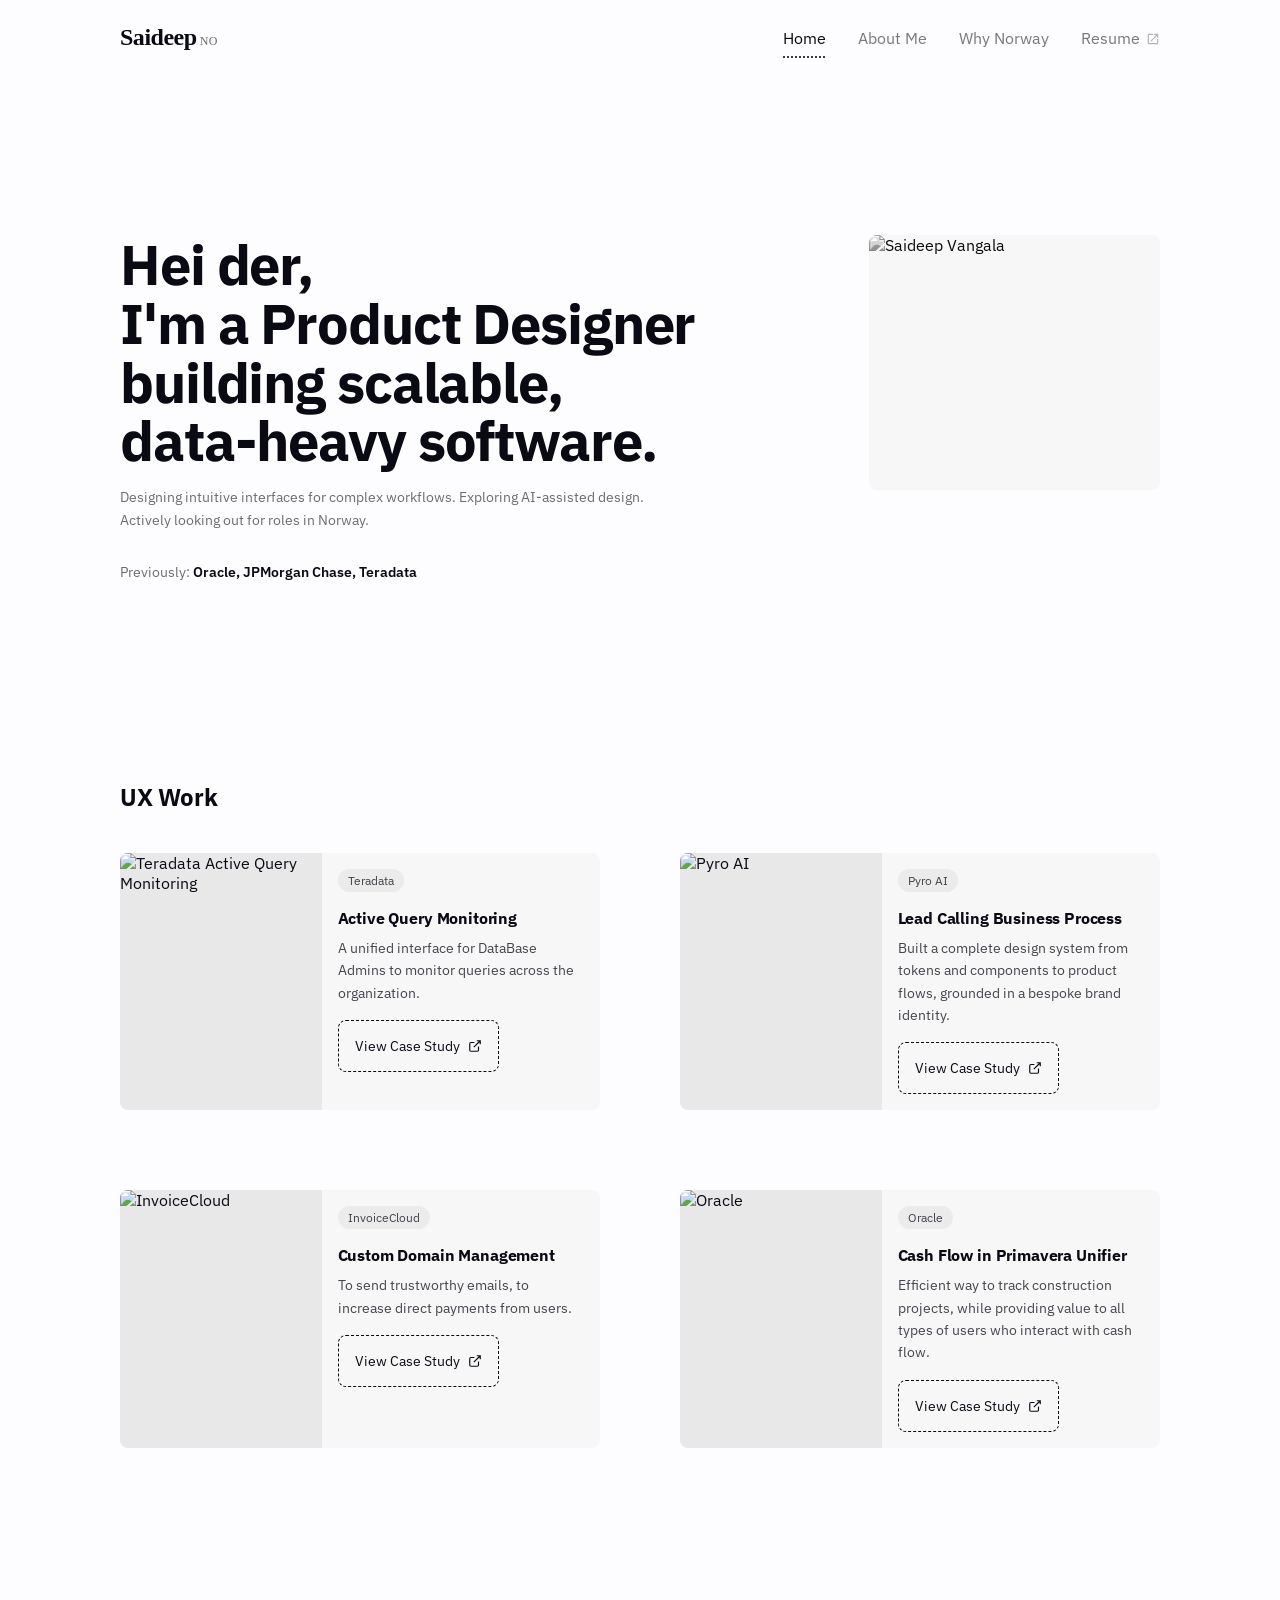
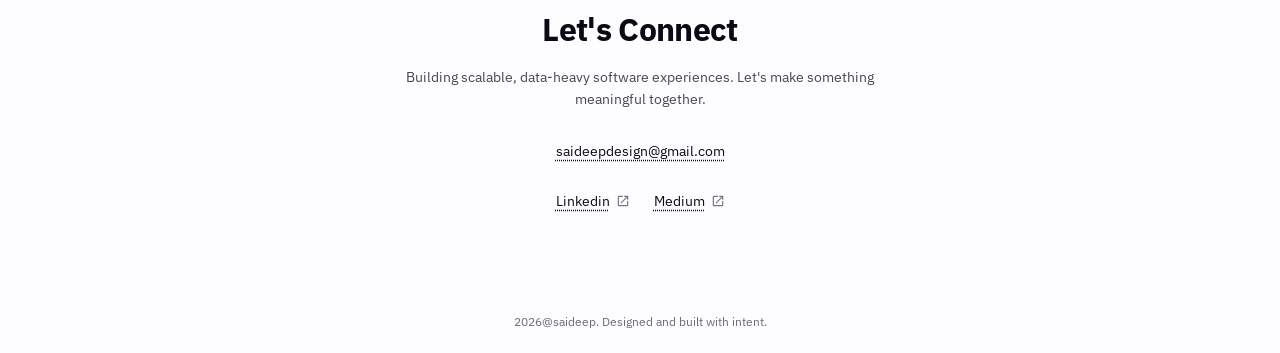
==== commit 8a0796e9: "Bold the previous-companies list in the home hero" ====
--- a/index.html
+++ b/index.html
@@ -37,7 +37,7 @@
     <div class="hero-text">
       <h1>Hei der,<br />I'm a Product Designer<br />building scalable,<br />data-heavy software.</h1>
       <p class="hero-sub">Designing intuitive interfaces for complex workflows. Exploring AI-assisted design.<br />Actively looking out for roles in Norway.</p>
-      <p class="hero-prev">Previously: Oracle, JPMorgan Chase, Teradata</p>
+      <p class="hero-prev">Previously: <span class="hero-prev-companies">Oracle, JPMorgan Chase, Teradata</span></p>
     </div>
     <div class="hero-photo">
       <img src="https://saideepv.github.io/Coomon-portfolios-design-system/assets/Common%20Images/DP.png" alt="Saideep Vangala" />
